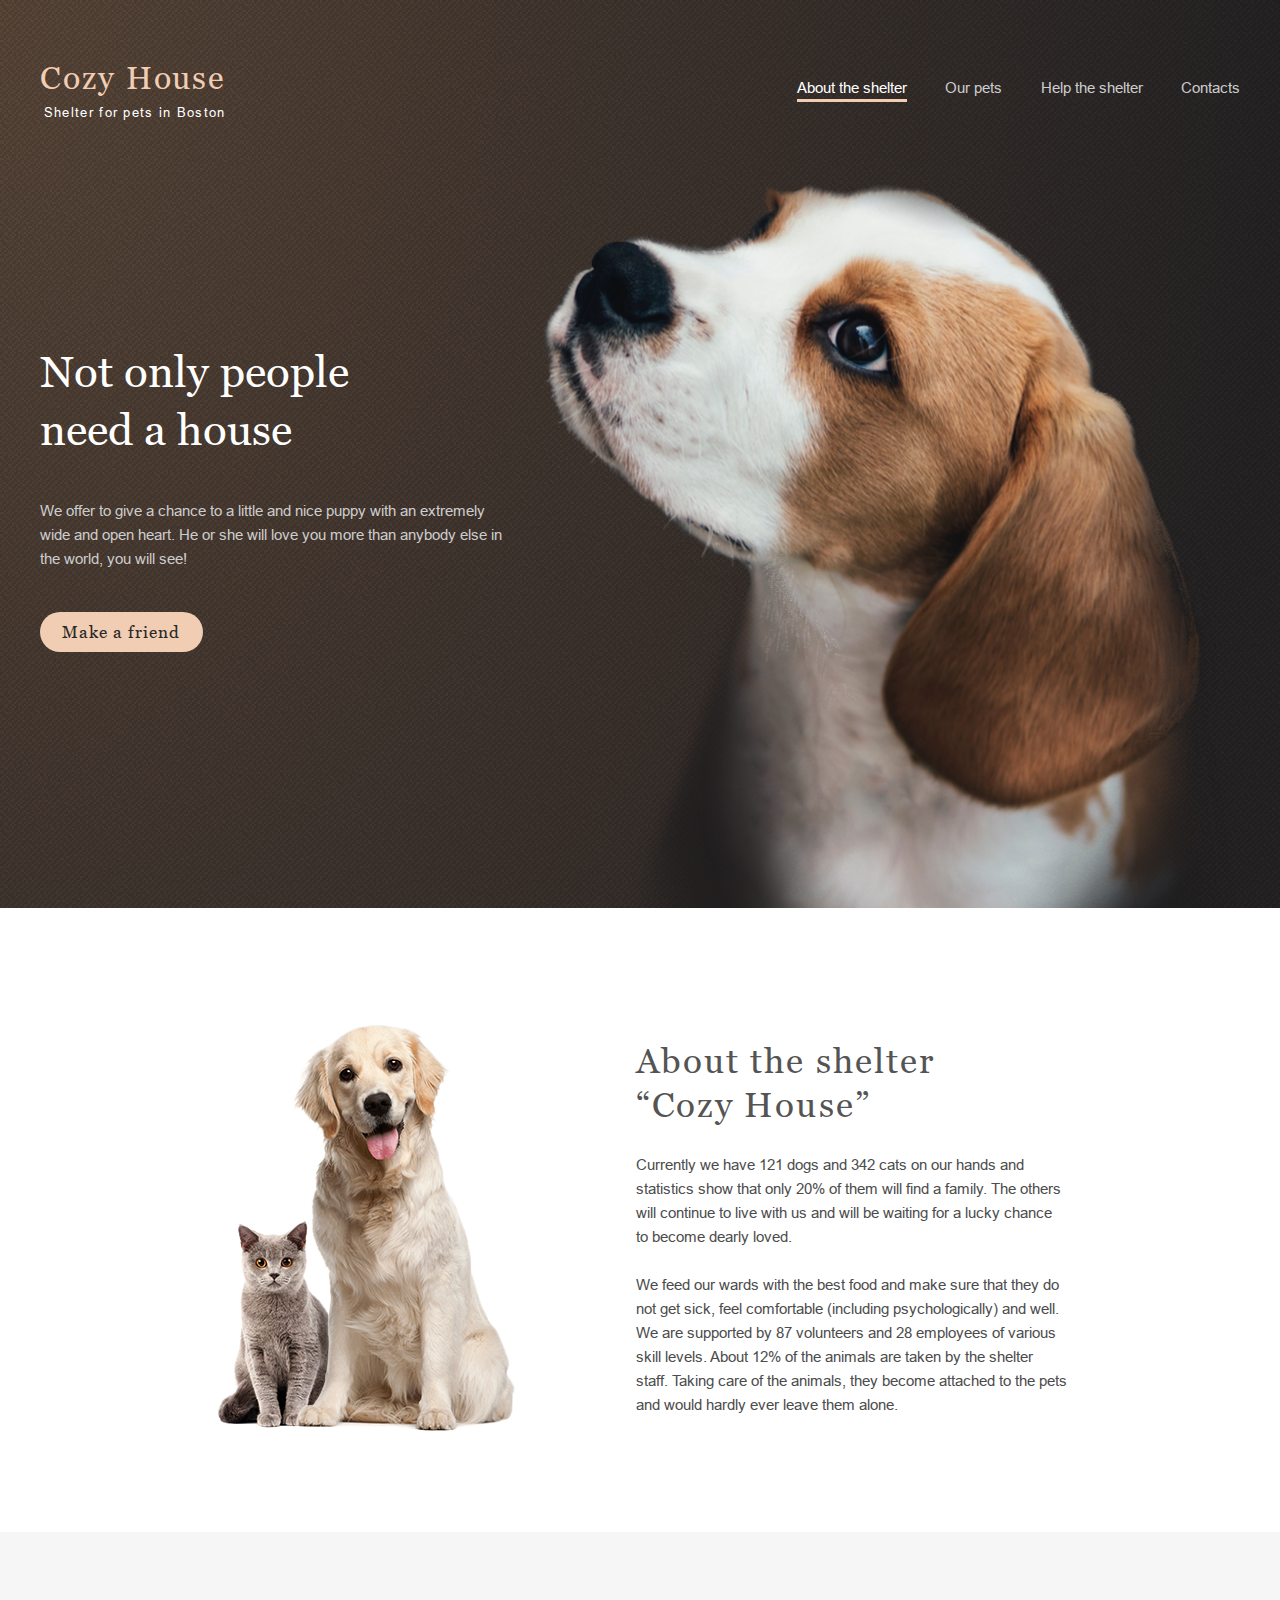
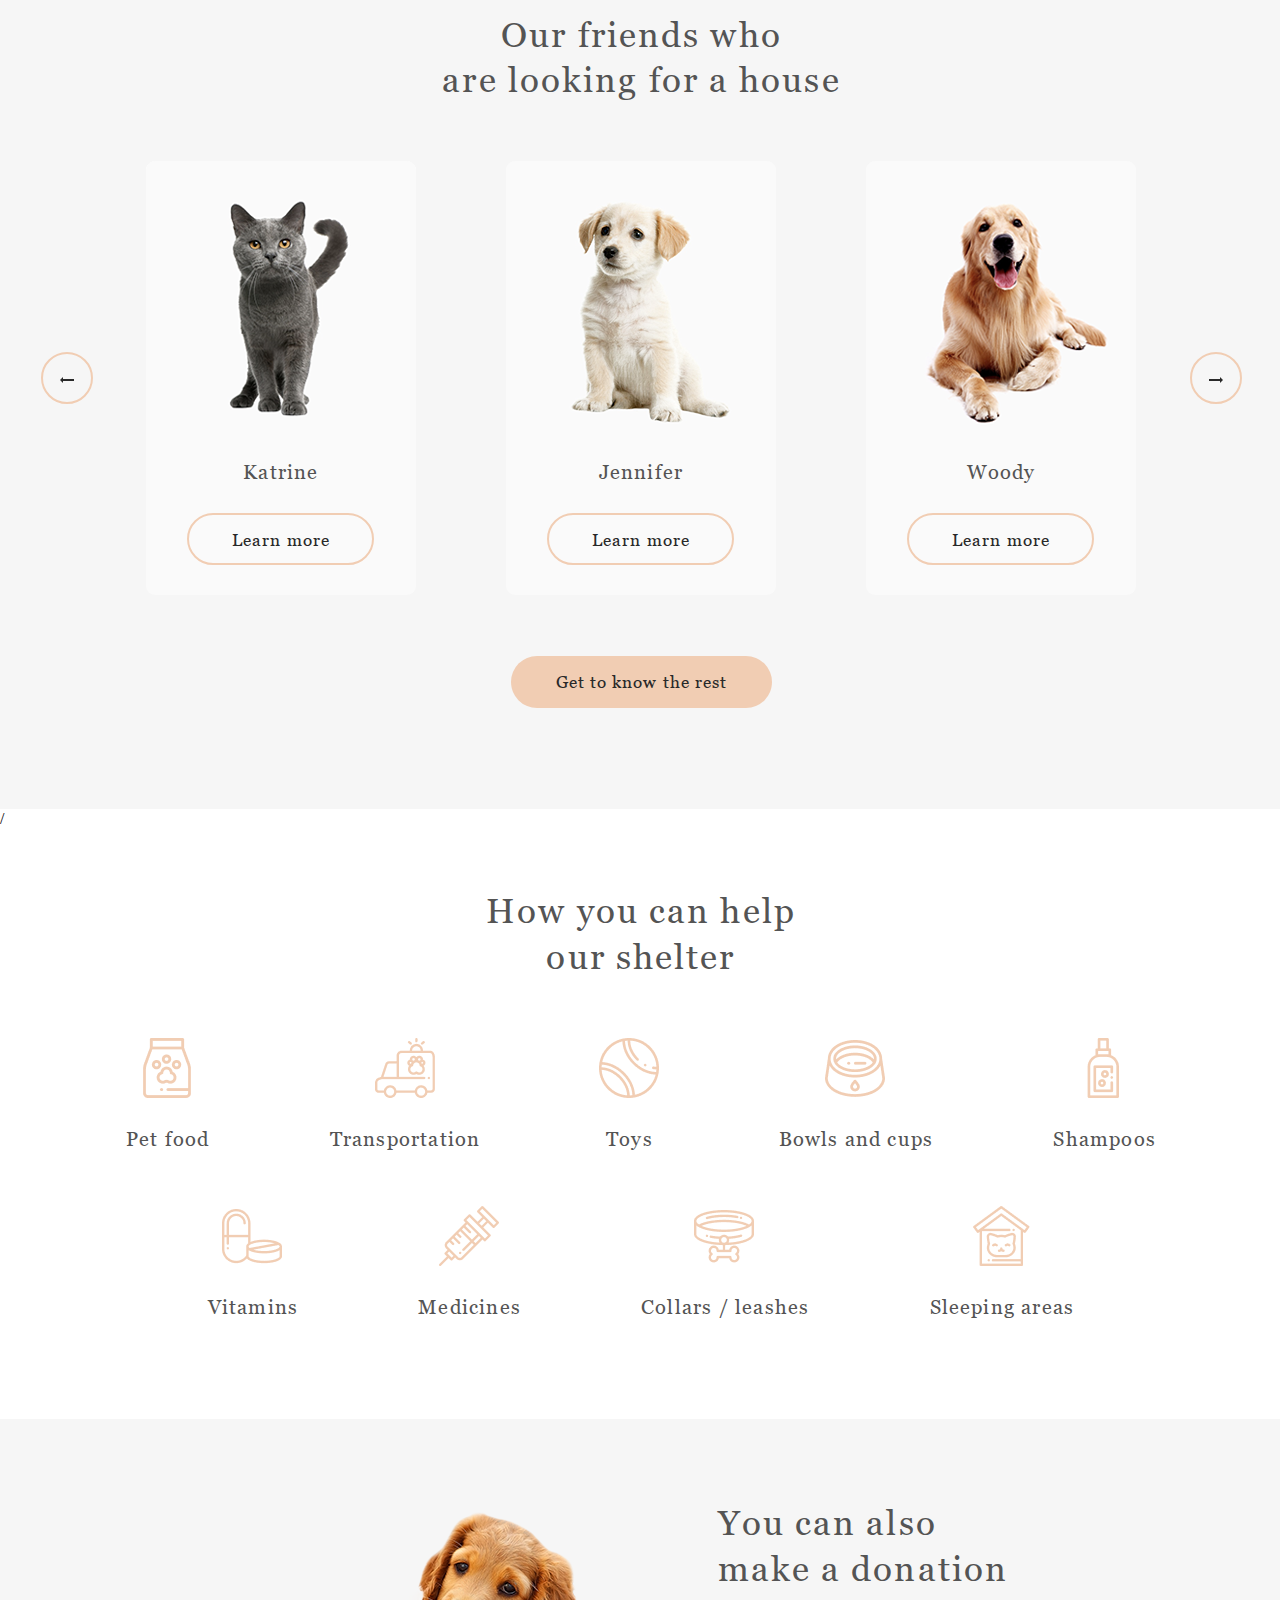
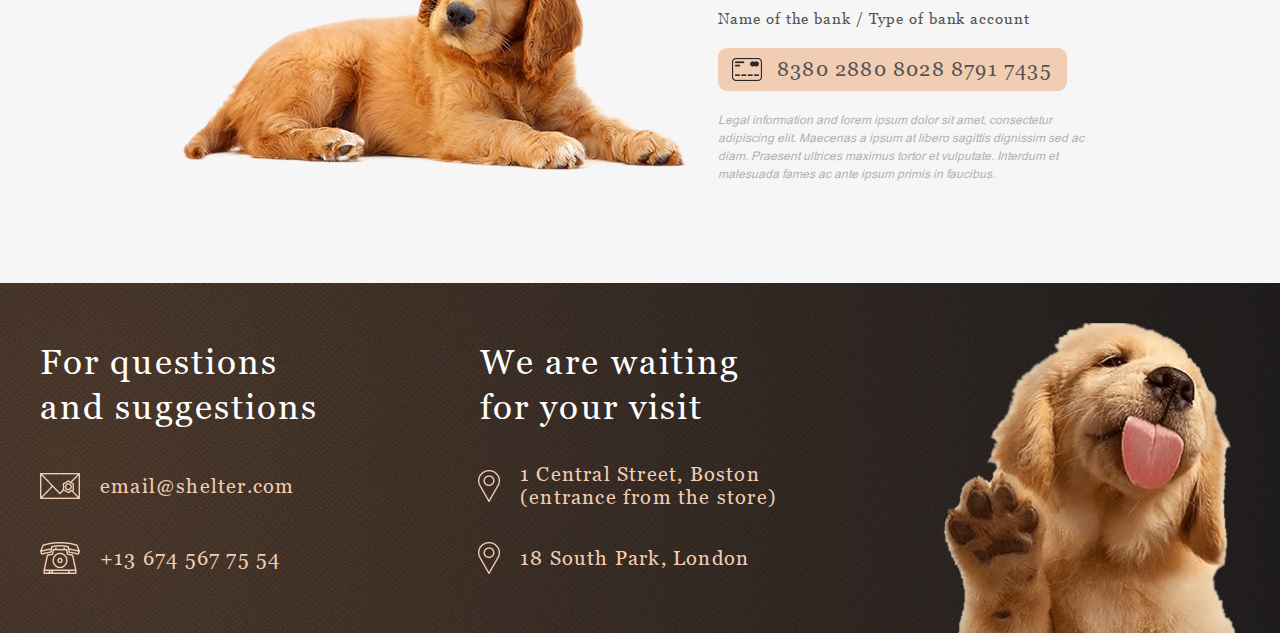
==== shelter/pages/main/index.html @ 1a13ef4b "fix: behavior of buttons" ====
<!DOCTYPE html>
<html lang="en">
<head>
    <meta charset="UTF-8">    
    <meta name="viewport" content="width=device-width, initial-scale=1.0">
    <title>Cozy House</title>
    <link rel="stylesheet" href="reset.css">
    <link rel="stylesheet" href="style.css">
</head>
<body>
    <article class="start-screen" id="start-screen">
        <header>
            <div class="logo" id="start-screen">
                <h1><a href="#start-screen">Cozy House</a></h1>
                <div class="subtitle">Shelter for pets in Boston</div>
            </div>
            <nav class="header-navigation">
                <ul>
                    <li><a href="#start-screen" class="active">About the shelter</a></li>
                    <li><a href="../pets/index.html">Our pets</a></li>
                    <li><a href="#help">Help the shelter</a></li>
                    <li><a href="#contacts">Contacts</a></li>
                </ul>
            </nav>
        </header>
        <section class="start-screen-content">
            <div>
                <h2>Not only people need a house</h2>
                <p>We offer to give a chance to a little and nice puppy with
                    an extremely wide and open heart. He or she will love you
                    more than anybody else in the world, you will see!</p>
                <button class="make-a-friend" ><a href="#our-pets">Make a friend</a></button>
            </div>
            <img src="../../assets/images/start-screen-puppy.png" alt="puppy" class="puppy">
        </section>
    </article>    
    <main>
        <article class="about">
            <div class="about-content">
                <img src="../../assets/images/about-pets.png" alt="about pets">
                <section class="about-the-scelter">
                    <h3>About the shelter “Cozy House”</h3>
                    <p>Currently we have 121 dogs and 342 cats on our hands and statistics 
                        show that only 20% of them will find a family. The
                    others will continue to live with us and will be waiting for a lucky 
                    chance to become dearly loved.</p>
                    <p>We feed our wards with the best food and make sure that they do not get 
                        sick, feel comfortable (including
                    psychologically) and well. We are supported by 87 volunteers and 28 employees 
                    of various skill levels. About 12% of the
                    animals are taken by the shelter staff. Taking care of the animals, they become 
                    attached to the pets and would hardly
                    ever leave them alone.</p>
                </section>
            </div>
        </article>
        <article class="pets" id="our-pets">
            <div class="pets-content">
                <h3>Our friends who <br>are looking for a house</h3>
                <div class="slider">
                    <button class="button_arrow"><img src="../../assets/icons/button_arrow_left.png" alt="arrow"></button>
                    <div class="cards">                    
                        <figure>
                            <img src="../../assets/images/pets/pets-katrine.png" alt="Katrine">
                            <figcaption>Katrine</figcaption>
                            <button class="button_secondary">Learn more</button>
                        </figure>
                        <figure>
                            <img src="../../assets/images/pets/pets-jennifer.png" alt="Jennifer">
                            <figcaption>Jennifer</figcaption>
                            <button class="button_secondary">Learn more</button>
                        </figure>
                        <figure>
                            <img src="../../assets/images/pets/pets-woody.png" alt="Woody">
                            <figcaption>Woody</figcaption>
                            <button class="button_secondary">Learn more</button>
                        </figure>
                    </div>
                    <button class="button_arrow"><img src="../../assets/icons/button_arrow_right.png" alt="arrow"></button>
                </div>  
                <button class="get-to-know" ><a href="../pets/index.html">Get to know the rest</a></button>
            </div>
        </article>/
        <article class="help" id="help">
            <div class="help-content">
                <h3>How you can help<br> our shelter</h3>
                <ul class="help_list">
                    <li>
                        <img src="../../assets/icons/icon-pet-food.png" alt="Pet food">
                        <p>Pet food</p>
                    </li>
                    <li>
                        <img src="../../assets/icons/icon-transportation.png" alt="Transportation">
                        <p>Transportation</p>
                    </li>
                    <li>
                        <img src="../../assets/icons/icon-toys.png" alt="Toys">
                        <p>Toys</p>
                    </li>
                    <li>
                        <img src="../../assets/icons/icon-bowls-and-cups.png" alt="Bowls and cups">
                        <p>Bowls and cups</p>
                    </li>
                    <li>
                        <img src="../../assets/icons/icon-shampoos.png" alt="Shampoos">
                        <p>Shampoos</p>
                    </li>
                    <li>
                        <img src="../../assets/icons/icon-vitamins.png" alt="Vitamins">
                        <p>Vitamins</p>
                    </li>
                    <li>
                        <img src="../../assets/icons/icon-medicines.png" alt="Medicines">
                        <p>Medicines</p>
                    </li>
                    <li>
                        <img src="../../assets/icons/icon-collars-leashes.png" alt="Collars / leashes">
                        <p>Collars / leashes</p>
                    </li>
                    <li>
                        <img src="../../assets/icons/icon-sleeping-area.png" alt="Sleeping areas">
                        <p>Sleeping areas</p>
                    </li>
                </ul>
            </div>            
        </article>
        <article class="donation">
            <div class="donation-content">
                <img class="donation-dog" src="../../assets/images/donation-dog.png" alt="dog">
                <section class="make-donation">
                    <h3>You can also make a donation</h3>
                    <p>Name of the bank / Type of bank account</p>                    
                        <div>
                            <a href="#no_scroll">
                                <img src="../../assets/icons/credit-card.png" alt="kard">
                                <p>8380 2880 8028 8791 7435</p>
                            </a>                                                                   
                        </div>
                    <p class="make-donation-info">Legal information and lorem ipsum dolor sit amet, consectetur 
                        adipiscing elit. Maecenas a ipsum at libero sagittis
                    dignissim sed ac diam. Praesent ultrices maximus tortor et vulputate. 
                    Interdum et malesuada fames ac ante ipsum primis
                    in faucibus.</p>
                </section>
            </div>
        </article>
    </main>
    <footer>
        <div class="footer-content" id="contacts">
            <section class="contacts">
                <h3>For questions and suggestions</h3>
                <div><a href="mailto:insertemailhere@xyz.com" class="mail">
                    <img src="../../assets/icons/icon-email.png" alt="email">
                    <p>email@shelter.com</p>
                    </a>
                </div>
                <div><a href="tel: +136745677554" class="phone">
                        <img src="../../assets/icons/icon-phone.png" alt="phone">
                        <p>+13 674 567 75 54</p>
                    </a>
                </div>
            </section>
            <section class="location">
                <h3>We are waiting for your visit</h3>
                <div><a href="https://www.google.com/maps/place/1+Central+St,
                    +Boston,+MA+02109,+%D0%A1%D0%A8%D0%90/@42.3585519,-71.056915,
                    17z/data=!3m1!4b1!4m5!3m4!1s0x89e370868bc2ce7b:0x82fa7db94f5fea9e!8m2!3d42.
                    3585519!4d-71.0547263" class="boston" target="_blank">
                        <img src="../../assets/icons/icon-marker.png" alt="boston">
                        <p>1 Central Street, Boston (entrance from the store)</p>
                    </a>
                </div>
                <div><a href="https://www.google.com/maps/place/South+Park+Court,+18+S+Park+Rd,
                    +London+SW19+8TD,+%D0%92%D0%B5%D0%BB%D0%B8%D0%BA%D0%BE%D0%B1%D1%80%D0%B8%D1
                    %82%D0%B0%D0%BD%D0%B8%D1%8F/@51.4202685,-0.2023686,17z/data=!3m1!4b1!4m5!
                    3m4!1s0x487608baa7401b31:0x18e66d9fcd2f7d77!8m2!3d51.4202685!4d-0.2001799" 
                    class="london" target="_blank">
                        <img src="../../assets/icons/icon-marker.png" alt="phone">
                        <p>18 South Park, London</p>
                    </a>
                </div>
            </section>
            <img src="../../assets/images/footer-puppy.png" alt="footer-puppy">
        </div>       
    </footer>    
</body>
</html>
---- shelter/pages/main/style.css ----
@font-face {
  font-family: Arial;
  src: url(../../assets/fonts/arial.woff), format("woff");
  font-style: normal;
}
@font-face {
  font-family: Georgia;
  src: url(../../assets/fonts/georgia.woff), format("woff");
  font-style: normal;
}
html {
  height: 100%;
}

body {
  width: 1280px;
  margin: 0 auto;
  height: 100%;
}

.start-screen {
  height: 56.75em;
  background: url(../../assets/images/noise_transparent@2x.png), radial-gradient(100% 215.42% at 0% 0%, #5b483a 0%, #262425 100%), linear-gradient(0deg, #211f20, #211f20);
}

header {
  height: 3.76em;
  display: flex;
  padding-top: 3.66em;
  margin: 0 auto;
  width: 1200px;
}

.logo {
  padding-right: 47.6%;
  padding-top: 2px;
  white-space: nowrap;
}

h1 a {
  color: #f1cdb3;
  font: 400 32px "Georgia";
  line-height: 110%;
  letter-spacing: 0.06em;
  text-decoration: none;
}
h1 a:hover {
  color: white;
}

.subtitle {
  color: white;
  font: 400 13px "Arial";
  line-height: 15px;
  letter-spacing: 0.1em;
  padding: 0.7em 0 0px 0.3em;
}

nav.header-navigation {
  width: 27.7em;
  padding-top: 1.8%;
}
nav.header-navigation ul {
  display: flex;
  list-style-type: none;
  justify-content: space-between;
  font: 400 15px "Arial";
  line-height: 1;
  letter-spacing: 1;
}
nav.header-navigation a {
  color: #cdcdcd;
  text-decoration: none;
}
nav.header-navigation a:hover {
  color: #fafafa;
}
nav.header-navigation a.active {
  color: white;
  border-bottom: 3px #f1cdb3 solid;
  padding-bottom: 3px;
}

.start-screen-content {
  display: flex;
  width: 1200px;
  padding-top: 4em;
  margin: 0 auto;
  width: 1200px;
}
.start-screen-content div {
  width: 29em;
  padding-top: 10.1em;
}
.start-screen-content div h2 {
  font: 400 44px "Georgia";
  line-height: 130%;
  letter-spacing: 1;
  color: white;
  width: 310px;
}
.start-screen-content div p {
  font: 400 15px "Arial";
  line-height: 160%;
  letter-spacing: 1;
  color: #cdcdcd;
  align-items: center;
  margin: 2.7em 0 2.75em;
}
.start-screen-content div button {
  color: #292929;
  align-items: center;
  border-radius: 100px;
  background-color: #f1cdb3;
  width: 12.2em;
  height: 2.98em;
  border: none;
}
.start-screen-content div button a {
  font: 400 17px "Georgia";
  line-height: 130%;
  letter-spacing: 0.06em;
  text-decoration: none;
  color: #292929;
}
.start-screen-content div button:hover {
  background-color: #fddcc4;
  cursor: pointer;
}
.start-screen-content img {
  width: 58%;
  padding-left: 2.9vw;
  margin-top: -1px;
}

.about {
  height: 31.8em;
}

.about-content {
  height: 25.5em;
  margin: 0 auto;
  width: 1200px;
  margin-top: 12.85vh;
  display: flex;
  width: 53.21em;
  padding-left: 3px;
}

.about-the-scelter {
  margin-left: 7.49em;
}
.about-the-scelter h3 {
  padding-top: 0.43em;
  color: #545454;
  font: 400 35px "Georgia";
  line-height: 130%;
  letter-spacing: 0.06em;
  width: 10em;
  line-height: 1.28;
}
.about-the-scelter p {
  color: #4c4c4c;
  font: 400 15px "Arial";
  line-height: 160%;
  letter-spacing: 1;
  padding-top: 1.63em;
}

.pets {
  height: 54.8em;
  background-color: #f6f6f6;
}

.pets-content {
  margin: 0 auto;
  width: 1200px;
  text-align: center;
  padding-left: 3px;
}
.pets-content h3 {
  font: 400 35px "Georgia";
  line-height: 130%;
  letter-spacing: 0.06em;
  color: #545454;
  width: 30rem;
  margin: 0 auto;
  padding: 2.295em 0 1.67em;
  line-height: 1.28;
}

.slider {
  display: flex;
  height: 435px;
  justify-content: space-between;
  align-items: center;
  margin: 0 auto;
  width: 1200px;
}

.button_arrow {
  width: 52px;
  height: 52px;
  border: 2px solid #f1cdb3;
  box-sizing: border-box;
  border-radius: 100px;
  background-color: #f6f6f6;
  margin-left: -1px;
}
.button_arrow:hover {
  background-color: #fddcc4;
  border: none;
  cursor: pointer;
}

.cards {
  display: flex;
  justify-content: space-between;
  width: 988px;
}
.cards figure {
  list-style-type: none;
  background-color: #fafafa;
  border-radius: 9px;
  margin-left: -2px;
  width: 270px;
}
.cards figure:hover {
  background-color: white;
  box-shadow: 0px 2px 35px 14px rgba(13, 13, 13, 0.04);
  cursor: pointer;
}
.cards figure:hover button {
  background-color: #fddcc4;
  border: none;
  cursor: pointer;
}
.cards figure figcaption {
  color: #545454;
  margin: 26px 0px 29px 1px;
  font: 400 20px "Georgia";
  line-height: 23px;
  letter-spacing: 0.06em;
}
.cards figure img {
  border-radius: 9px 9px 0px 0px;
}
.cards figure .button_secondary {
  color: #292929;
  align-items: center;
  border-radius: 100px;
  background-color: #fafafa;
  border: 2px solid #f1cdb3;
  width: 187px;
  height: 52px;
  font: 400 17px "Georgia";
  line-height: 130%;
  letter-spacing: 0.06em;
  background-color: #fafafa;
  margin-bottom: 30px;
  margin-left: -1px;
  padding: 1px 0 0 2px;
}

.get-to-know {
  margin-top: 3.53em;
  color: #292929;
  align-items: center;
  border-radius: 100px;
  background-color: #f1cdb3;
  font: 400 17px "Georgia";
  line-height: 130%;
  letter-spacing: 0.06em;
  width: 15.4em;
  height: 3.1em;
  border: none;
  padding-top: 1px;
}
.get-to-know a {
  color: #292929;
  text-decoration: none;
}
.get-to-know:hover {
  background-color: #fddcc4;
  cursor: pointer;
}

.help-content {
  margin: 0 auto;
  width: 1200px;
}

.help {
  height: 591px;
  background-color: white;
  text-align: center;
}
.help h3 {
  font: 400 2.19em "Georgia";
  line-height: 130%;
  letter-spacing: 0.06em;
  padding: 1.73em 0 1.65em 2px;
  color: #545454;
}

.help_list {
  display: flex;
  list-style-type: none;
  flex-wrap: wrap;
  gap: 55px 118px;
  justify-content: center;
}
.help_list li {
  height: 113px;
  font: 400 20px "Georgia";
  line-height: 115%;
  letter-spacing: 0.06em;
  color: #545454;
}
.help_list li img {
  padding-bottom: 25px;
}
.help_list li p {
  padding-left: 2px;
}

.donation {
  height: 464px;
  background-color: #f6f6f6;
}

.donation-content {
  width: 915px;
  margin: 0 auto;
  padding: 5.1em 0 100px;
  display: flex;
  color: #545454;
  justify-content: space-between;
}
.donation-content .donation-dog {
  height: 100%;
  padding-top: 10px;
}

.make-donation {
  width: 380px;
}
.make-donation h3 {
  width: 300px;
  font: 400 2.19em "Georgia";
  line-height: 130%;
  letter-spacing: 0.06em;
  padding-bottom: 19px;
}
.make-donation p {
  font: 400 15px "Georgia";
  line-height: 110%;
  letter-spacing: 0.06em;
}
.make-donation div a {
  width: 349px;
  height: 43px;
  background: #f1cdb3;
  border-radius: 9px;
  display: flex;
  justify-content: space-evenly;
  align-items: center;
  color: #545454;
  text-decoration: none;
  margin: 20px 0;
}
.make-donation div a:hover {
  background: #fddcc4;
  box-shadow: 0px 4px 16px 9px rgba(255, 255, 255, 0.15);
}
.make-donation div img {
  width: 30px;
  height: 23px;
}
.make-donation div p {
  font: 400 20px "Georgia";
  line-height: 115%;
  letter-spacing: 0.06em;
}
.make-donation .make-donation-info {
  font: 400 12px "Arial";
  line-height: 150%;
  letter-spacing: 0;
  color: #b2b2b2;
  font-style: italic;
}

footer {
  background: url(../../assets/images/noise_transparent@2x.png), radial-gradient(110.67% 538.64% at 5.73% 50%, #513d2f 0%, #1a1a1c 100%), #211f20;
  height: 350px;
  padding-top: 40px;
  box-sizing: border-box;
}

.footer-content {
  display: flex;
  margin: 0 auto;
  width: 1200px;
  height: 310px;
  justify-content: space-between;
}

.contacts,
.location {
  width: 279px;
}
.contacts h3,
.location h3 {
  font: 400 35px "Georgia";
  line-height: 130%;
  letter-spacing: 0.06em;
  color: white;
  padding-top: 17px;
  line-height: 1.28;
}
.contacts a,
.location a {
  font: 400 20px "Georgia";
  line-height: 115%;
  letter-spacing: 0.06em;
  color: #f1cdb3;
  display: flex;
  padding-top: 40px;
  width: 251px;
  height: 32px;
  align-items: center;
  text-decoration: none;
}
.contacts .boston,
.contacts .london,
.location .boston,
.location .london {
  width: 305px;
}
.contacts img,
.location img {
  margin-right: 20px;
}

.location {
  margin-left: -20px;
}
.location div {
  margin-left: -2px;
}

/*# sourceMappingURL=style.css.map */
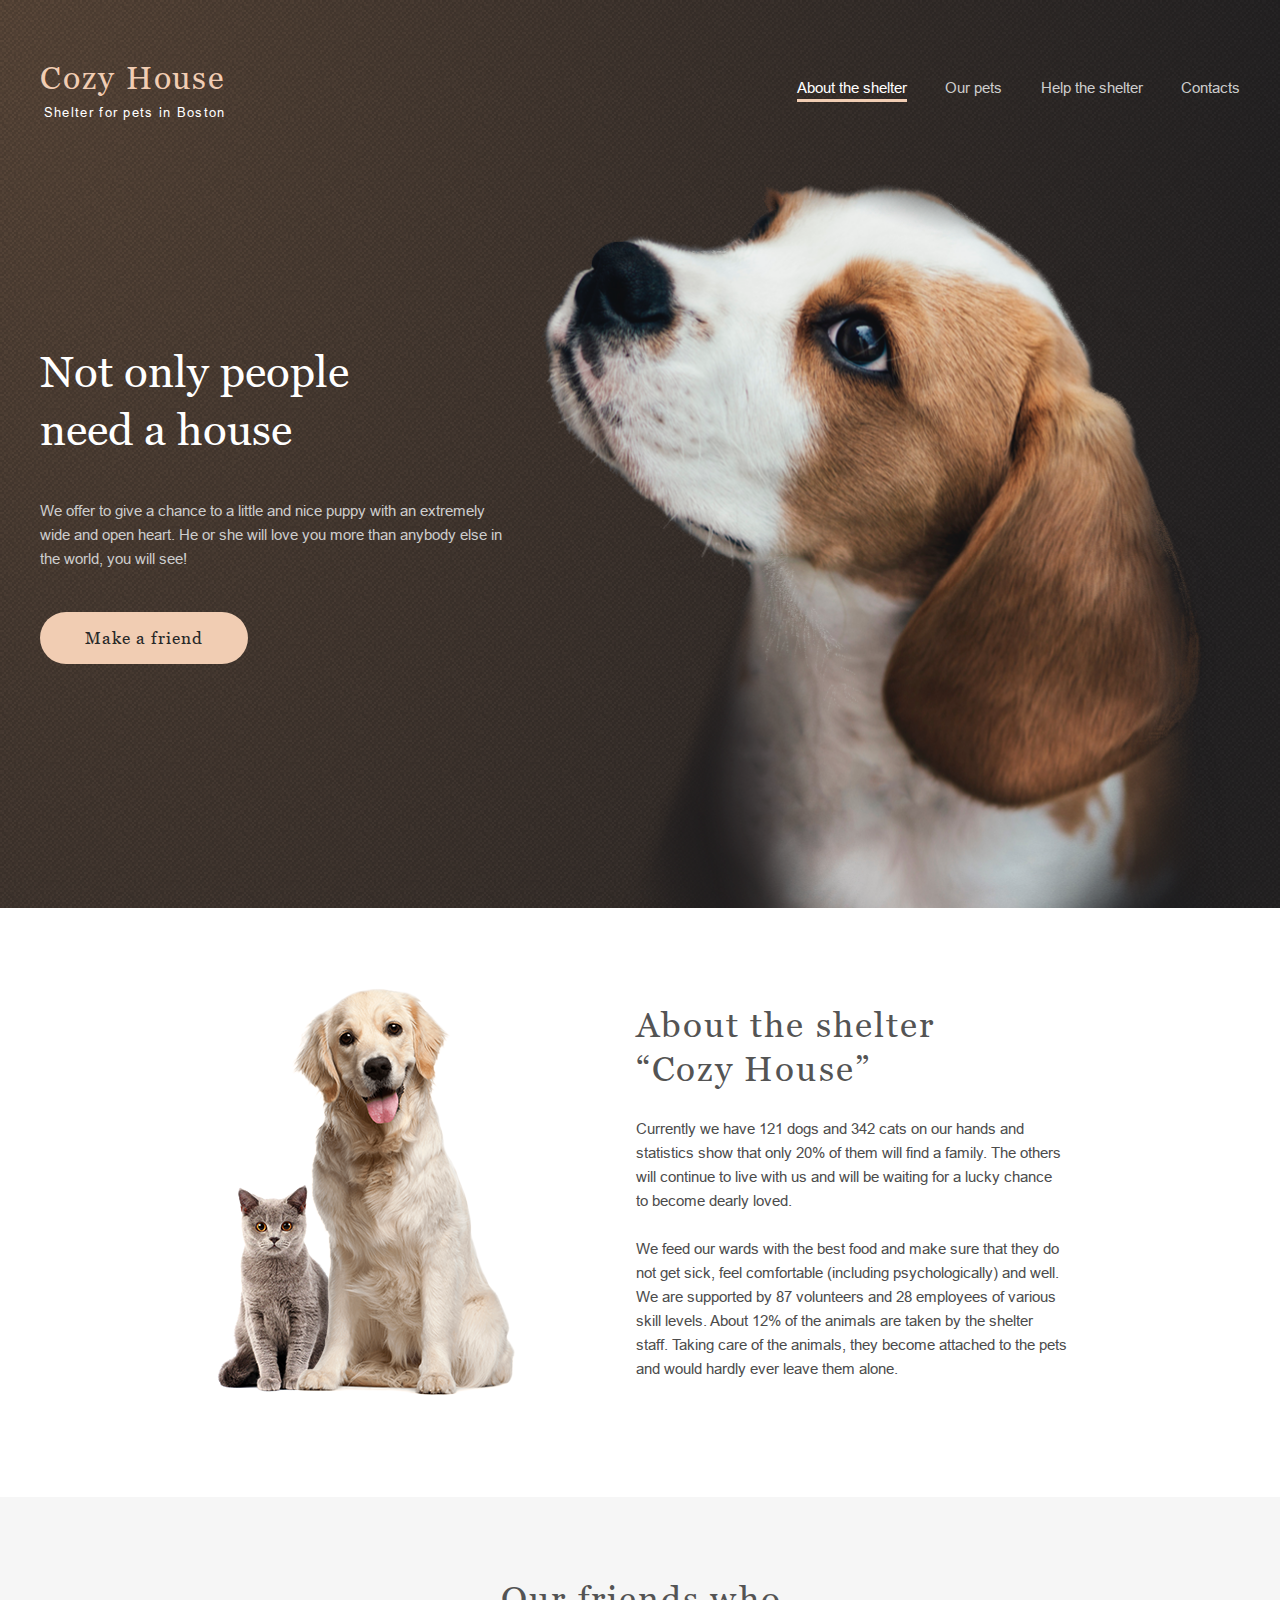
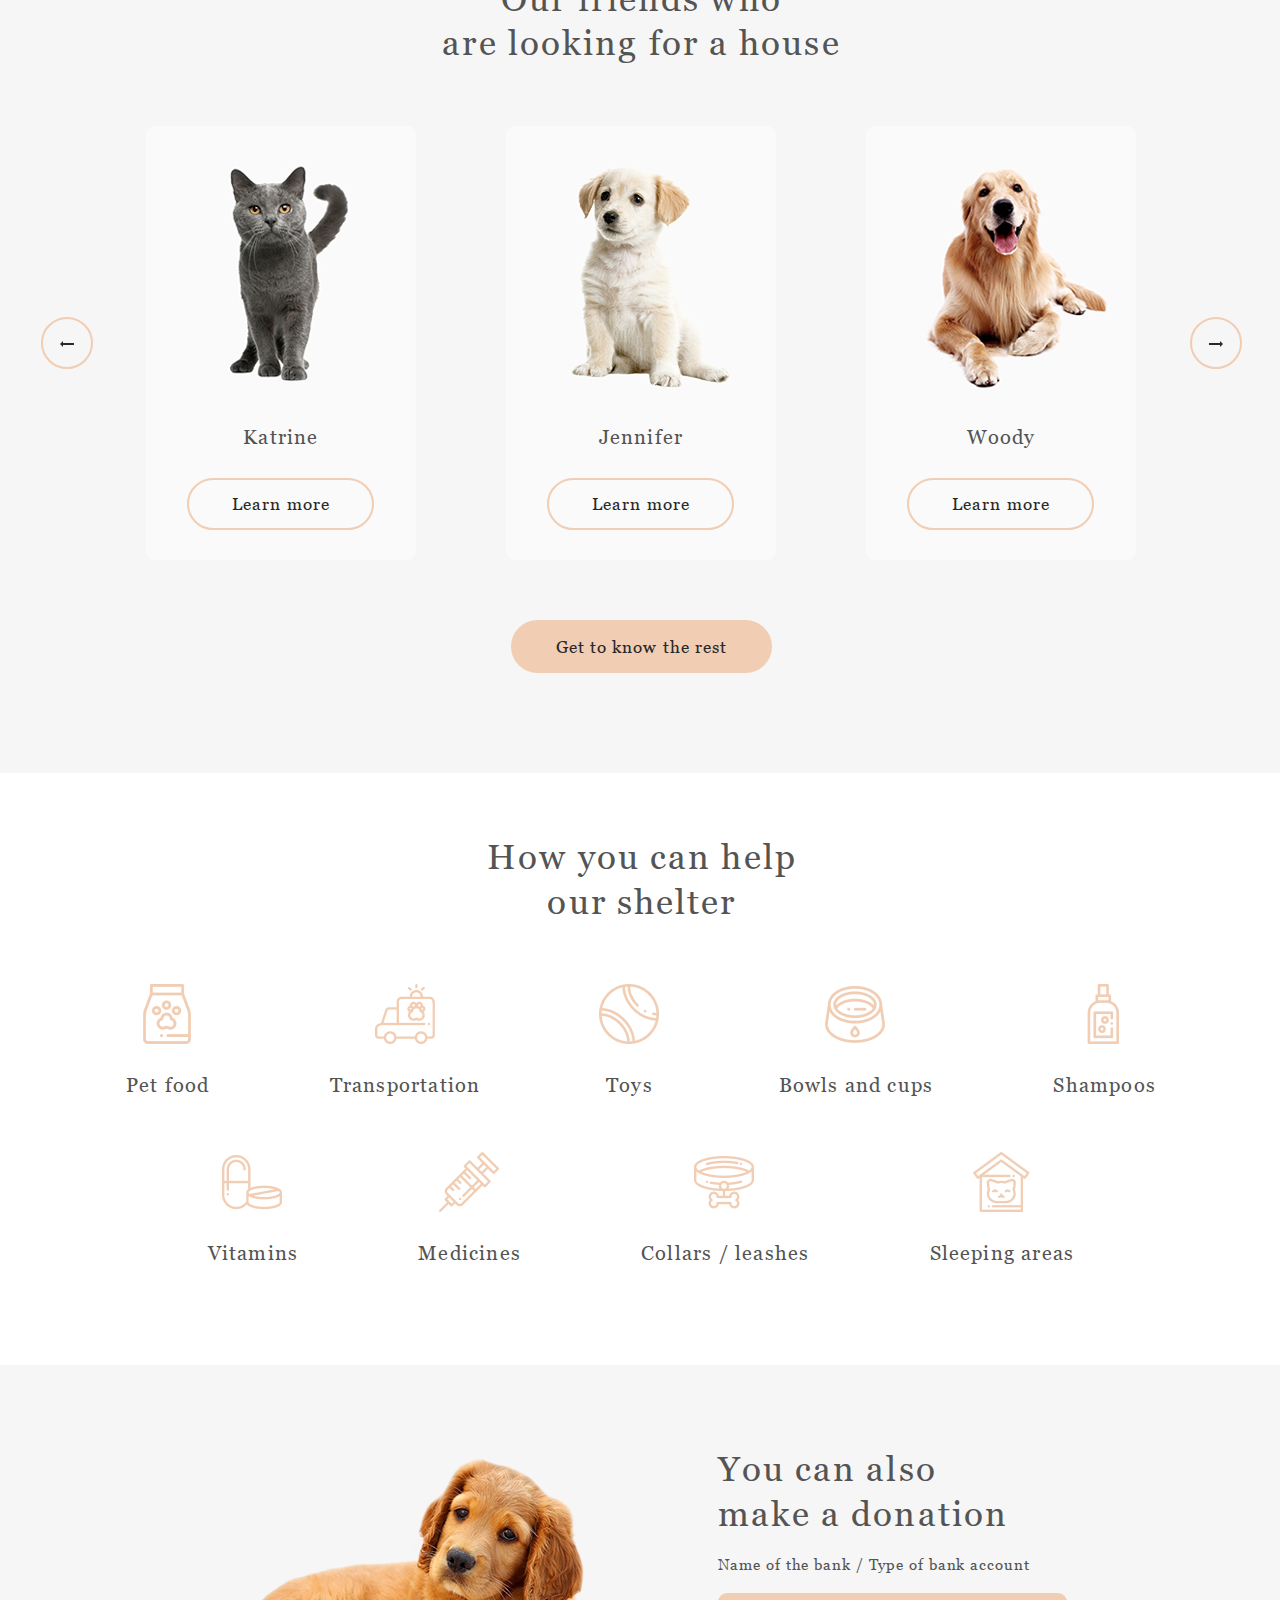
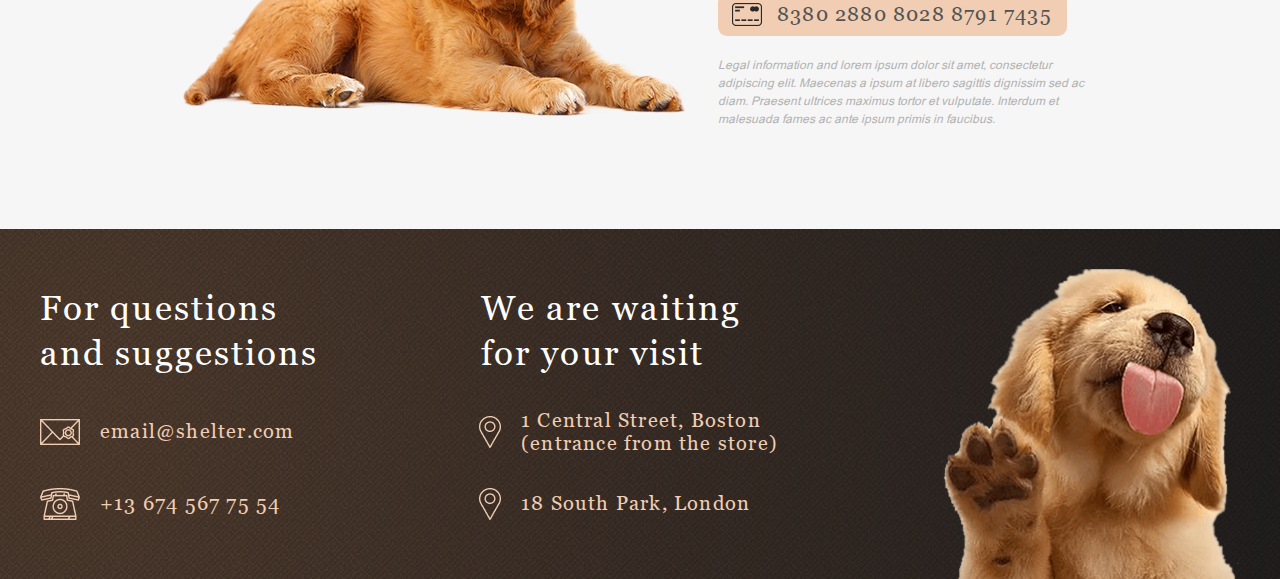
==== commit ac64455b: "feat: add responsive sizes for main page" ====
--- a/shelter/pages/main/index.html
+++ b/shelter/pages/main/index.html
@@ -15,6 +15,11 @@
                 <div class="subtitle">Shelter for pets in Boston</div>
             </div>
             <nav class="header-navigation">
+                <div class="burger">
+                    <div class="line"></div>
+                    <div class="line"></div>
+                    <div class="line"></div>
+                </div> 
                 <ul>
                     <li><a href="#start-screen" class="active">About the shelter</a></li>
                     <li><a href="../pets/index.html">Our pets</a></li>
@@ -24,11 +29,13 @@
             </nav>
         </header>
         <section class="start-screen-content">
-            <div>
-                <h2>Not only people need a house</h2>
-                <p>We offer to give a chance to a little and nice puppy with
-                    an extremely wide and open heart. He or she will love you
-                    more than anybody else in the world, you will see!</p>
+            <div class="start-screen-content-box">
+                <div class="start-screen-content-w768">
+                    <h2>Not only people need a house</h2>
+                    <p>We offer to give a chance to a little and nice puppy with
+                        an extremely wide and open heart. He or she will love you
+                        more than anybody else in the world, you will see!</p>
+                </div>                
                 <button class="make-a-friend" ><a href="#our-pets">Make a friend</a></button>
             </div>
             <img src="../../assets/images/start-screen-puppy.png" alt="puppy" class="puppy">
@@ -58,14 +65,14 @@
             <div class="pets-content">
                 <h3>Our friends who <br>are looking for a house</h3>
                 <div class="slider">
-                    <button class="button_arrow"><img src="../../assets/icons/button_arrow_left.png" alt="arrow"></button>
+                    <button class="button_arrow left"><img src="../../assets/icons/button_arrow_left.png" alt="arrow"></button>
                     <div class="cards">                    
                         <figure>
                             <img src="../../assets/images/pets/pets-katrine.png" alt="Katrine">
                             <figcaption>Katrine</figcaption>
                             <button class="button_secondary">Learn more</button>
                         </figure>
-                        <figure>
+                        <figure class="disable-card">
                             <img src="../../assets/images/pets/pets-jennifer.png" alt="Jennifer">
                             <figcaption>Jennifer</figcaption>
                             <button class="button_secondary">Learn more</button>
@@ -76,11 +83,11 @@
                             <button class="button_secondary">Learn more</button>
                         </figure>
                     </div>
-                    <button class="button_arrow"><img src="../../assets/icons/button_arrow_right.png" alt="arrow"></button>
+                    <button class="button_arrow right"><img src="../../assets/icons/button_arrow_right.png" alt="arrow"></button>
                 </div>  
                 <button class="get-to-know" ><a href="../pets/index.html">Get to know the rest</a></button>
             </div>
-        </article>/
+        </article>
         <article class="help" id="help">
             <div class="help-content">
                 <h3>How you can help<br> our shelter</h3>
@@ -147,40 +154,42 @@
     </main>
     <footer>
         <div class="footer-content" id="contacts">
-            <section class="contacts">
-                <h3>For questions and suggestions</h3>
-                <div><a href="mailto:insertemailhere@xyz.com" class="mail">
-                    <img src="../../assets/icons/icon-email.png" alt="email">
-                    <p>email@shelter.com</p>
-                    </a>
-                </div>
-                <div><a href="tel: +136745677554" class="phone">
-                        <img src="../../assets/icons/icon-phone.png" alt="phone">
-                        <p>+13 674 567 75 54</p>
-                    </a>
-                </div>
-            </section>
-            <section class="location">
-                <h3>We are waiting for your visit</h3>
-                <div><a href="https://www.google.com/maps/place/1+Central+St,
-                    +Boston,+MA+02109,+%D0%A1%D0%A8%D0%90/@42.3585519,-71.056915,
-                    17z/data=!3m1!4b1!4m5!3m4!1s0x89e370868bc2ce7b:0x82fa7db94f5fea9e!8m2!3d42.
-                    3585519!4d-71.0547263" class="boston" target="_blank">
-                        <img src="../../assets/icons/icon-marker.png" alt="boston">
-                        <p>1 Central Street, Boston (entrance from the store)</p>
-                    </a>
-                </div>
-                <div><a href="https://www.google.com/maps/place/South+Park+Court,+18+S+Park+Rd,
-                    +London+SW19+8TD,+%D0%92%D0%B5%D0%BB%D0%B8%D0%BA%D0%BE%D0%B1%D1%80%D0%B8%D1
-                    %82%D0%B0%D0%BD%D0%B8%D1%8F/@51.4202685,-0.2023686,17z/data=!3m1!4b1!4m5!
-                    3m4!1s0x487608baa7401b31:0x18e66d9fcd2f7d77!8m2!3d51.4202685!4d-0.2001799" 
-                    class="london" target="_blank">
-                        <img src="../../assets/icons/icon-marker.png" alt="phone">
-                        <p>18 South Park, London</p>
-                    </a>
-                </div>
-            </section>
-            <img src="../../assets/images/footer-puppy.png" alt="footer-puppy">
+            <div class="footer-content-info">
+                <section class="contacts">
+                    <h3>For questions and suggestions</h3>
+                    <div><a href="mailto:insertemailhere@xyz.com" class="mail">
+                            <img src="../../assets/icons/icon-email.png" alt="email">
+                            <p>email@shelter.com</p>
+                        </a>
+                    </div>
+                    <div><a href="tel: +136745677554" class="phone">
+                            <img src="../../assets/icons/icon-phone.png" alt="phone">
+                            <p>+13 674 567 75 54</p>
+                        </a>
+                    </div>
+                </section>
+                <section class="location">
+                    <h3>We are waiting for your visit</h3>
+                    <div><a href="https://www.google.com/maps/place/1+Central+St,
+                                    +Boston,+MA+02109,+%D0%A1%D0%A8%D0%90/@42.3585519,-71.056915,
+                                    17z/data=!3m1!4b1!4m5!3m4!1s0x89e370868bc2ce7b:0x82fa7db94f5fea9e!8m2!3d42.
+                                    3585519!4d-71.0547263" class="boston" target="_blank">
+                            <img src="../../assets/icons/icon-marker.png" alt="boston">
+                            <p>1 Central Street, Boston (entrance from the store)</p>
+                        </a>
+                    </div>
+                    <div><a href="https://www.google.com/maps/place/South+Park+Court,+18+S+Park+Rd,
+                                    +London+SW19+8TD,+%D0%92%D0%B5%D0%BB%D0%B8%D0%BA%D0%BE%D0%B1%D1%80%D0%B8%D1
+                                    %82%D0%B0%D0%BD%D0%B8%D1%8F/@51.4202685,-0.2023686,17z/data=!3m1!4b1!4m5!
+                                    3m4!1s0x487608baa7401b31:0x18e66d9fcd2f7d77!8m2!3d51.4202685!4d-0.2001799" class="london"
+                            target="_blank">
+                            <img src="../../assets/icons/icon-marker.png" alt="phone">
+                            <p>18 South Park, London</p>
+                        </a>
+                    </div>
+                </section>
+            </div>            
+            <img class="footer-dog" src="../../assets/images/footer-puppy.png" alt="footer-puppy">
         </div>       
     </footer>    
 </body>
--- a/shelter/pages/main/style.css
+++ b/shelter/pages/main/style.css
@@ -8,18 +8,12 @@
   src: url(../../assets/fonts/georgia.woff), format("woff");
   font-style: normal;
 }
-html {
-  height: 100%;
-}
-
 body {
   width: 1280px;
   margin: 0 auto;
-  height: 100%;
 }
 
 .start-screen {
-  height: 56.75em;
   background: url(../../assets/images/noise_transparent@2x.png), radial-gradient(100% 215.42% at 0% 0%, #5b483a 0%, #262425 100%), linear-gradient(0deg, #211f20, #211f20);
 }
 
@@ -29,6 +23,9 @@
   padding-top: 3.66em;
   margin: 0 auto;
   width: 1200px;
+}
+header .burger {
+  display: none;
 }
 
 .logo {
@@ -112,8 +109,8 @@
   align-items: center;
   border-radius: 100px;
   background-color: #f1cdb3;
-  width: 12.2em;
-  height: 2.98em;
+  width: 15.6em;
+  height: 3.9em;
   border: none;
 }
 .start-screen-content div button a {
@@ -126,6 +123,9 @@
 .start-screen-content div button:hover {
   background-color: #fddcc4;
   cursor: pointer;
+}
+.start-screen-content .start-screen-content-w768 {
+  padding: 0;
 }
 .start-screen-content img {
   width: 58%;
@@ -133,18 +133,13 @@
   margin-top: -1px;
 }
 
-.about {
-  height: 31.8em;
-}
-
 .about-content {
-  height: 25.5em;
   margin: 0 auto;
   width: 1200px;
-  margin-top: 12.85vh;
   display: flex;
   width: 53.21em;
   padding-left: 3px;
+  margin: 5em auto 101px;
 }
 
 .about-the-scelter {
@@ -168,7 +163,6 @@
 }
 
 .pets {
-  height: 54.8em;
   background-color: #f6f6f6;
 }
 
@@ -185,7 +179,7 @@
   color: #545454;
   width: 30rem;
   margin: 0 auto;
-  padding: 2.295em 0 1.67em;
+  padding: 80px 0 59px;
   line-height: 1.28;
 }
 
@@ -263,7 +257,7 @@
 }
 
 .get-to-know {
-  margin-top: 3.53em;
+  margin: 3.53em 0 100px;
   color: #292929;
   align-items: center;
   border-radius: 100px;
@@ -291,7 +285,6 @@
 }
 
 .help {
-  height: 591px;
   background-color: white;
   text-align: center;
 }
@@ -299,7 +292,7 @@
   font: 400 2.19em "Georgia";
   line-height: 130%;
   letter-spacing: 0.06em;
-  padding: 1.73em 0 1.65em 2px;
+  padding: 62px 0 58px 4px;
   color: #545454;
 }
 
@@ -309,6 +302,7 @@
   flex-wrap: wrap;
   gap: 55px 118px;
   justify-content: center;
+  margin-bottom: 100px;
 }
 .help_list li {
   height: 113px;
@@ -325,14 +319,13 @@
 }
 
 .donation {
-  height: 464px;
   background-color: #f6f6f6;
 }
 
 .donation-content {
   width: 915px;
   margin: 0 auto;
-  padding: 5.1em 0 100px;
+  padding: 5.1em 0 101px;
   display: flex;
   color: #545454;
   justify-content: space-between;
@@ -392,7 +385,6 @@
 
 footer {
   background: url(../../assets/images/noise_transparent@2x.png), radial-gradient(110.67% 538.64% at 5.73% 50%, #513d2f 0%, #1a1a1c 100%), #211f20;
-  height: 350px;
   padding-top: 40px;
   box-sizing: border-box;
 }
@@ -401,7 +393,12 @@
   display: flex;
   margin: 0 auto;
   width: 1200px;
-  height: 310px;
+  justify-content: space-between;
+}
+
+.footer-content-info {
+  width: 60%;
+  display: flex;
   justify-content: space-between;
 }
 
@@ -449,4 +446,445 @@
   margin-left: -2px;
 }
 
+/*********************************************************************************
+******************************************media***********************************
+
+**************768px************/
+@media (min-width: 768px) and (max-width: 1279px) {
+  body {
+    width: 100%;
+  }
+
+  header {
+    padding-top: 30px;
+    justify-content: space-between;
+    height: 60px;
+    width: 100%;
+    max-width: 1200px;
+  }
+
+  .logo {
+    padding: 0 0 0 30px;
+    width: 23.9%;
+  }
+
+  nav.header-navigation {
+    padding-right: 30px;
+    width: 57.6%;
+  }
+
+  .start-screen-content {
+    display: block;
+    width: 100%;
+    text-align: right;
+    box-sizing: border-box;
+  }
+  .start-screen-content .start-screen-content-box {
+    text-align: center;
+  }
+  .start-screen-content .start-screen-content-w768 {
+    text-align: left;
+  }
+  .start-screen-content div {
+    width: 460px;
+    margin: 0 auto;
+    padding: 0;
+    text-align: center;
+  }
+  .start-screen-content img {
+    width: 72.5vw;
+    margin: 0 0 -5px 0;
+    padding: 0 4% 0 0;
+  }
+  .start-screen-content button.make-a-friend {
+    width: 207px;
+    height: 52px;
+    margin-bottom: 100px;
+  }
+
+  .start-screen-content-w768 {
+    text-align: left;
+  }
+
+  /***********about*********/
+  .about {
+    text-align: center;
+  }
+
+  .about-content {
+    width: 100%;
+    flex-direction: column;
+    width: 432px;
+    margin: 0 auto;
+  }
+  .about-content .about-the-scelter {
+    text-align: left;
+    margin: 80px auto;
+  }
+  .about-content img {
+    order: 1;
+    padding-bottom: 100px;
+    width: 68%;
+    margin: 0 auto;
+  }
+
+  /*******************our pets**********************/
+  .pets-content {
+    width: 100%;
+    padding: 0;
+  }
+  .pets-content h3 {
+    padding: 80px 0 60px;
+  }
+
+  .slider {
+    margin: 0 auto;
+    width: 92%;
+    justify-content: space-around;
+    box-sizing: border-box;
+  }
+  .slider .disable-card {
+    display: none;
+  }
+  .slider figure {
+    width: 270px;
+    height: 435px;
+  }
+  .slider figure img {
+    width: 100%;
+  }
+
+  .cards {
+    width: 90%;
+    justify-content: space-around;
+  }
+
+  .get-to-know {
+    width: 260px;
+    height: 52px;
+  }
+
+  /*****************help**************/
+  .help-content {
+    width: 100%;
+  }
+
+  .help_list {
+    height: 449px;
+    width: 82%;
+    gap: 0;
+    margin: 0 auto 100px;
+  }
+  .help_list li {
+    width: 33%;
+  }
+
+  /*****************donation**************/
+  .donation-content {
+    flex-direction: column;
+    width: 67%;
+  }
+  .donation-content .make-donation {
+    width: 360px;
+    margin: 0 auto;
+  }
+  .donation-content .donation-dog {
+    order: 1;
+    width: 100%;
+    padding-top: 60px;
+  }
+
+  /*****************footer**************/
+  .footer-content {
+    width: 100%;
+    display: block;
+    text-align: center;
+  }
+
+  .footer-content-info {
+    margin: 0 auto;
+    width: 100%;
+    display: flex;
+    justify-content: space-around;
+    text-align: left;
+  }
+
+  .footer-dog {
+    width: 39%;
+    margin: 65px 0 -4px;
+  }
+}
+/*******************************320px***********************/
+@media (max-width: 767px) {
+  /***************heder*************/
+  body {
+    width: 100%;
+  }
+
+  header {
+    padding-top: 30px;
+    justify-content: space-between;
+    height: 60px;
+    margin-right: 53px;
+    width: auto;
+    margin-left: 3%;
+  }
+  header .burger {
+    display: block;
+  }
+  header .burger:hover {
+    transform: rotate(90deg);
+    transition: 1s;
+  }
+  header .line {
+    border-bottom: 2px solid #f1cdb3;
+    height: 10px;
+    width: 30px;
+  }
+  header .logo {
+    width: 184px;
+    padding-right: 0;
+  }
+  header .header-navigation {
+    width: 31px;
+  }
+  header .header-navigation ul {
+    display: none;
+  }
+
+  .start-screen-content {
+    display: block;
+    width: auto;
+    text-align: right;
+    box-sizing: border-box;
+    margin: 0 3%;
+  }
+  .start-screen-content .start-screen-content-box {
+    text-align: center;
+    width: 100%;
+  }
+  .start-screen-content .start-screen-content-w768 {
+    text-align: center;
+    width: 100%;
+  }
+  .start-screen-content .start-screen-content-w768 h2 {
+    font-size: 25px;
+    width: 205px;
+    margin: 0 auto;
+  }
+  .start-screen-content .start-screen-content-w768 p {
+    width: 300px;
+    margin: 42px auto;
+  }
+  .start-screen-content div {
+    width: 460px;
+    margin: 0 auto;
+    padding: 0;
+    text-align: center;
+  }
+  .start-screen-content img {
+    width: 72.5vw;
+    margin: 0 0 -5px 0;
+    padding: 0 4% 0 0;
+  }
+  .start-screen-content button.make-a-friend {
+    width: 207px;
+    height: 52px;
+    margin-bottom: 100px;
+  }
+
+  .start-screen-content-w768 {
+    text-align: center;
+  }
+
+  /***********about*********/
+  .about-content {
+    width: auto;
+    flex-direction: column;
+    max-width: 430px;
+    margin: auto;
+  }
+  .about-content .about-the-scelter {
+    text-align: left;
+    margin: 0 5%;
+  }
+  .about-content .about-the-scelter h3 {
+    width: 292px;
+    font-size: 25px;
+    margin: 42px auto 25px;
+    padding: 0;
+    text-align: center;
+  }
+  .about-content .about-the-scelter p {
+    padding: 0 0 22px 0;
+  }
+  .about-content img {
+    order: 1;
+    padding-bottom: 42px;
+    width: 68%;
+    margin: 0 auto;
+  }
+
+  /*******************our pets**********************/
+  .pets-content {
+    width: auto;
+    margin: 0 3%;
+    padding: 0;
+  }
+  .pets-content h3 {
+    font-size: 25px;
+    padding: 42px 0;
+    width: auto;
+  }
+
+  .slider {
+    margin: 0 auto;
+    width: 300px;
+    justify-content: space-evenly;
+    box-sizing: border-box;
+    flex-wrap: wrap;
+    height: 100%;
+  }
+  .slider .disable-card {
+    display: none;
+  }
+  .slider figure {
+    width: 270px;
+    height: 435px;
+  }
+  .slider figure img {
+    width: 100%;
+  }
+  .slider .button_arrow {
+    margin: 20px 0 0 0;
+  }
+
+  .left {
+    order: 1;
+  }
+
+  .right {
+    order: 2;
+  }
+
+  .cards {
+    width: 100%;
+    justify-content: space-around;
+  }
+  .cards figure:nth-child(3) {
+    display: none;
+  }
+
+  .get-to-know {
+    width: 260px;
+    height: 52px;
+    margin: 42px 0;
+  }
+
+  /*****************help**************/
+  .help h3 {
+    font-size: 25px;
+    padding: 42px 0;
+  }
+
+  .help-content {
+    width: 100%;
+  }
+
+  .help_list {
+    width: 82%;
+    gap: 0;
+    margin: 0 auto;
+    justify-content: left;
+  }
+  .help_list li {
+    width: 49%;
+    margin-bottom: 30px;
+    font-size: 15px;
+  }
+  .help_list li img {
+    padding-bottom: 20px;
+  }
+
+  /*****************donation**************/
+  .donation-content {
+    flex-direction: column;
+    width: auto;
+    margin: 0 6.2%;
+    padding: 0;
+  }
+  .donation-content .make-donation {
+    margin: 0 auto;
+    width: auto;
+  }
+  .donation-content .make-donation h3 {
+    text-align: center;
+    font-size: 25px;
+    padding: 42px 0 20px;
+    width: 220px;
+    margin: 0 auto;
+  }
+  .donation-content .make-donation p {
+    text-align: center;
+  }
+  .donation-content .make-donation a {
+    width: 281px;
+    margin: 20px auto;
+  }
+  .donation-content .make-donation a p {
+    font-size: 15px;
+  }
+  .donation-content .make-donation .make-donation-info {
+    text-align: justify;
+    max-width: 380px;
+  }
+  .donation-content .donation-dog {
+    order: 1;
+    margin: 0 9.3%;
+    padding: 42px 0;
+  }
+
+  /*****************footer**************/
+  footer {
+    padding-top: 30px;
+  }
+
+  .footer-content {
+    width: auto;
+    display: block;
+    text-align: center;
+  }
+
+  .footer-content-info {
+    width: auto;
+    margin: 0 6.2%;
+    display: flex;
+    flex-direction: column;
+    text-align: left;
+  }
+
+  .contacts,
+.location {
+    width: 300px;
+    margin: 0 auto 40px;
+  }
+  .contacts a,
+.location a {
+    margin: 0 auto;
+  }
+  .contacts h3,
+.location h3 {
+    font-size: 25px;
+    text-align: center;
+    padding: 0;
+    width: 290px;
+  }
+
+  .footer-dog {
+    width: 70%;
+    margin-bottom: -4px;
+    max-width: 300px;
+  }
+}
+
 /*# sourceMappingURL=style.css.map */
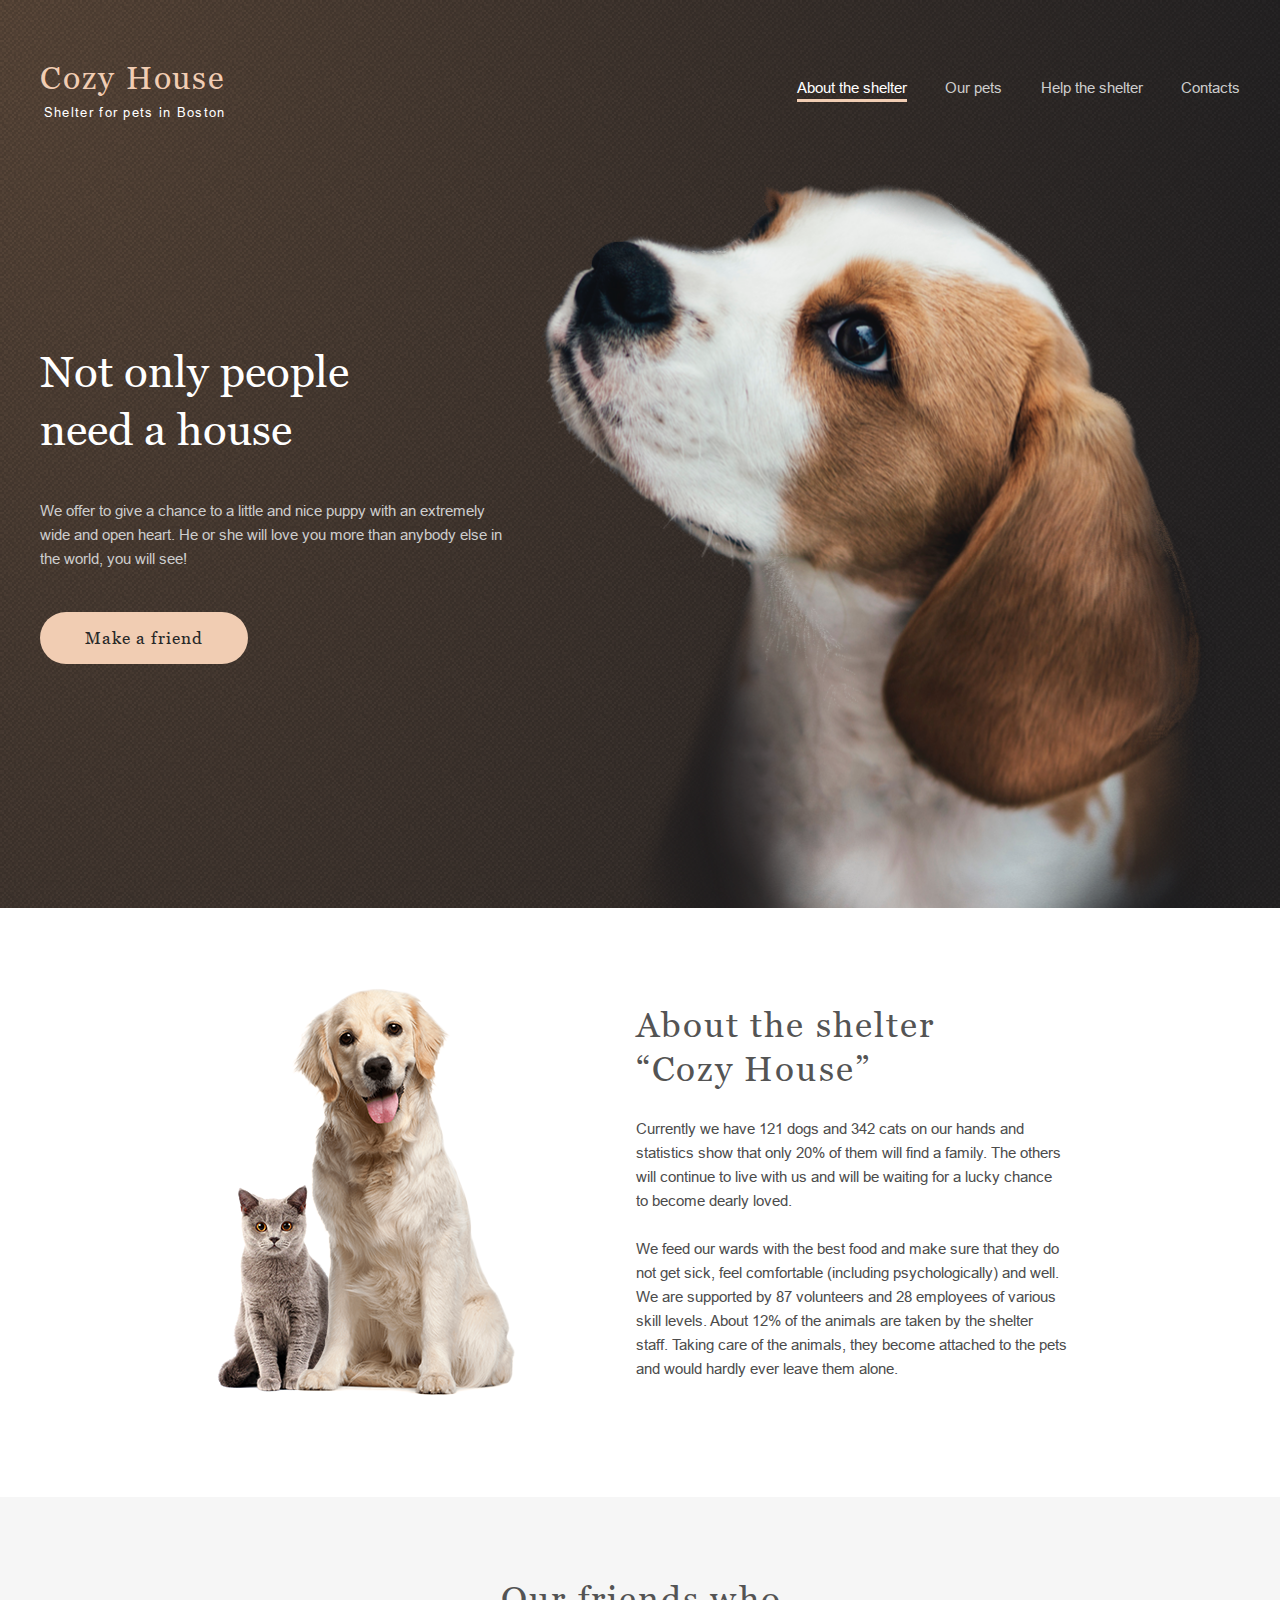
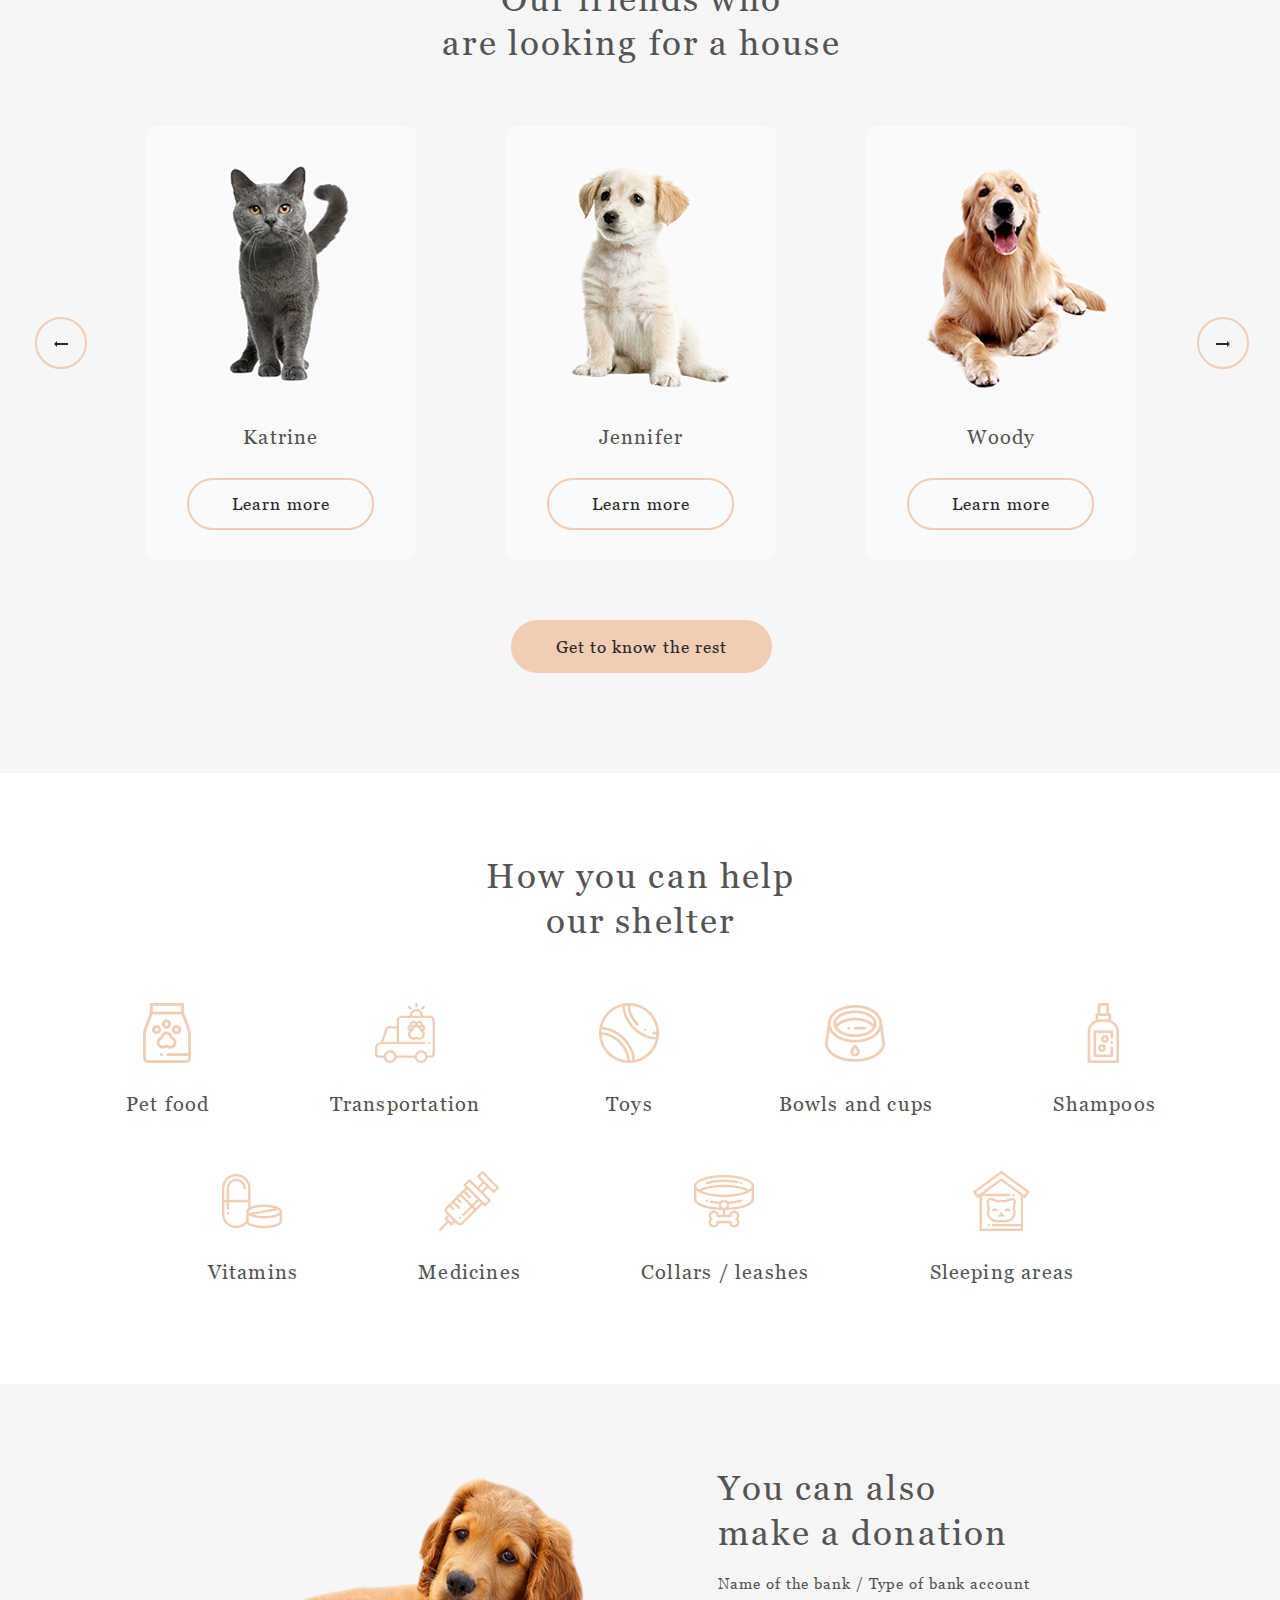
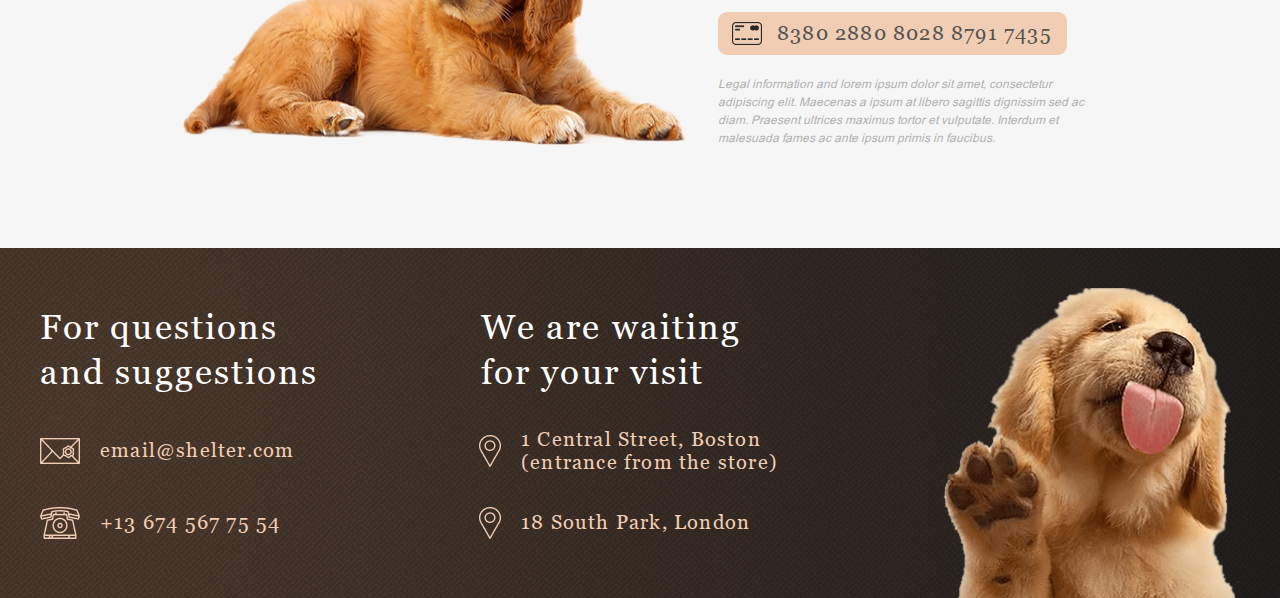
==== commit de9f0072: "feat: add responsive styles for pets + pixel-perfect" ====
--- a/shelter/pages/main/index.html
+++ b/shelter/pages/main/index.html
@@ -10,17 +10,23 @@
 <body>
     <article class="start-screen" id="start-screen">
         <header>
-            <div class="logo" id="start-screen">
+            <div class="logo" id="start-screen nonshow">
                 <h1><a href="#start-screen">Cozy House</a></h1>
                 <div class="subtitle">Shelter for pets in Boston</div>
             </div>
-            <nav class="header-navigation">
-                <div class="burger">
-                    <div class="line"></div>
-                    <div class="line"></div>
-                    <div class="line"></div>
-                </div> 
-                <ul>
+            <nav id="navigation-bar" class="header-navigation">
+                <div class="navigation-header">
+                    <div id="logo" class="logo nonshow" id="start-screen">
+                        <h1><a href="#start-screen">Cozy House</a></h1>
+                        <div class="subtitle">Shelter for pets in Boston</div>
+                    </div>
+                    <div class="burger" onclick="burgerNavigation(this)">
+                        <div class="line"></div>
+                        <div class="line"></div>
+                        <div class="line"></div>
+                    </div>
+                </div>                
+                <ul id="navigation" class="navigation">
                     <li><a href="#start-screen" class="active">About the shelter</a></li>
                     <li><a href="../pets/index.html">Our pets</a></li>
                     <li><a href="#help">Help the shelter</a></li>
@@ -72,7 +78,7 @@
                             <figcaption>Katrine</figcaption>
                             <button class="button_secondary">Learn more</button>
                         </figure>
-                        <figure class="disable-card">
+                        <figure>
                             <img src="../../assets/images/pets/pets-jennifer.png" alt="Jennifer">
                             <figcaption>Jennifer</figcaption>
                             <button class="button_secondary">Learn more</button>
@@ -159,7 +165,7 @@
                     <h3>For questions and suggestions</h3>
                     <div><a href="mailto:insertemailhere@xyz.com" class="mail">
                             <img src="../../assets/icons/icon-email.png" alt="email">
-                            <p>email@shelter.com</p>
+                            email@shelter.com
                         </a>
                     </div>
                     <div><a href="tel: +136745677554" class="phone">
@@ -192,5 +198,6 @@
             <img class="footer-dog" src="../../assets/images/footer-puppy.png" alt="footer-puppy">
         </div>       
     </footer>    
+    <script src="script.js"></script>
 </body>
 </html>--- a/shelter/pages/main/style.css
+++ b/shelter/pages/main/style.css
@@ -9,7 +9,7 @@
   font-style: normal;
 }
 body {
-  width: 1280px;
+  max-width: 1280px;
   margin: 0 auto;
 }
 
@@ -205,6 +205,16 @@
   background-color: #fddcc4;
   border: none;
   cursor: pointer;
+}
+
+.right {
+  position: relative;
+  left: 7px;
+}
+
+.left {
+  position: relative;
+  left: -6px;
 }
 
 .cards {
@@ -292,7 +302,7 @@
   font: 400 2.19em "Georgia";
   line-height: 130%;
   letter-spacing: 0.06em;
-  padding: 62px 0 58px 4px;
+  padding: 81px 0 58px 1px;
   color: #545454;
 }
 
@@ -331,7 +341,6 @@
   justify-content: space-between;
 }
 .donation-content .donation-dog {
-  height: 100%;
   padding-top: 10px;
 }
 
@@ -469,7 +478,7 @@
   }
 
   nav.header-navigation {
-    padding-right: 30px;
+    padding: 20px 30px 0 0;
     width: 57.6%;
   }
 
@@ -478,6 +487,7 @@
     width: 100%;
     text-align: right;
     box-sizing: border-box;
+    padding-top: 61px;
   }
   .start-screen-content .start-screen-content-box {
     text-align: center;
@@ -492,7 +502,7 @@
     text-align: center;
   }
   .start-screen-content img {
-    width: 72.5vw;
+    width: 74.3vw;
     margin: 0 0 -5px 0;
     padding: 0 4% 0 0;
   }
@@ -519,12 +529,12 @@
   }
   .about-content .about-the-scelter {
     text-align: left;
-    margin: 80px auto;
+    margin: 66px auto 79px;
   }
   .about-content img {
     order: 1;
-    padding-bottom: 100px;
-    width: 68%;
+    padding-bottom: 99px;
+    width: 70%;
     margin: 0 auto;
   }
 
@@ -534,17 +544,15 @@
     padding: 0;
   }
   .pets-content h3 {
-    padding: 80px 0 60px;
+    padding: 80px 0 59px 2px;
   }
 
   .slider {
     margin: 0 auto;
-    width: 92%;
+    width: 80%;
     justify-content: space-around;
     box-sizing: border-box;
-  }
-  .slider .disable-card {
-    display: none;
+    min-width: 720px;
   }
   .slider figure {
     width: 270px;
@@ -555,8 +563,11 @@
   }
 
   .cards {
-    width: 90%;
-    justify-content: space-around;
+    width: 579px;
+    justify-content: space-between;
+    flex-wrap: wrap;
+    overflow: hidden;
+    height: 435px;
   }
 
   .get-to-know {
@@ -568,12 +579,15 @@
   .help-content {
     width: 100%;
   }
+  .help-content h3 {
+    padding: 81px 0 58px 2px;
+  }
 
   .help_list {
-    height: 449px;
-    width: 82%;
+    height: 504px;
+    width: 91%;
     gap: 0;
-    margin: 0 auto 100px;
+    margin: 0 auto 45px;
   }
   .help_list li {
     width: 33%;
@@ -583,18 +597,24 @@
   .donation-content {
     flex-direction: column;
     width: 67%;
+    padding: 81px 0 101px;
   }
   .donation-content .make-donation {
-    width: 360px;
+    width: 380px;
     margin: 0 auto;
   }
   .donation-content .donation-dog {
     order: 1;
-    width: 100%;
-    padding-top: 60px;
+    margin: 0 auto;
+    width: 98%;
+    padding-top: 59px;
   }
 
   /*****************footer**************/
+  footer {
+    padding-top: 14px;
+  }
+
   .footer-content {
     width: 100%;
     display: block;
@@ -603,10 +623,15 @@
 
   .footer-content-info {
     margin: 0 auto;
-    width: 100%;
+    width: 640px;
     display: flex;
-    justify-content: space-around;
+    justify-content: space-between;
     text-align: left;
+  }
+
+  .contacts,
+.location {
+    width: 300px;
   }
 
   .footer-dog {
@@ -631,15 +656,13 @@
   }
   header .burger {
     display: block;
-  }
-  header .burger:hover {
-    transform: rotate(90deg);
-    transition: 1s;
+    transition: 0.5s;
   }
   header .line {
     border-bottom: 2px solid #f1cdb3;
     height: 10px;
     width: 30px;
+    box-sizing: border-box;
   }
   header .logo {
     width: 184px;
@@ -647,8 +670,10 @@
   }
   header .header-navigation {
     width: 31px;
-  }
-  header .header-navigation ul {
+    padding-top: 11px;
+  }
+  header .header-navigation .navigation {
+    flex-direction: column;
     display: none;
   }
 
@@ -658,23 +683,27 @@
     text-align: right;
     box-sizing: border-box;
     margin: 0 3%;
+    padding-top: 60px;
   }
   .start-screen-content .start-screen-content-box {
     text-align: center;
-    width: 100%;
+    width: auto;
   }
   .start-screen-content .start-screen-content-w768 {
     text-align: center;
-    width: 100%;
+    width: auto;
+  }
+  .start-screen-content .start-screen-content-w768 p {
+    width: auto;
+    max-width: 460px;
+    min-width: 300px;
+    margin: 42px auto;
   }
   .start-screen-content .start-screen-content-w768 h2 {
     font-size: 25px;
-    width: 205px;
-    margin: 0 auto;
-  }
-  .start-screen-content .start-screen-content-w768 p {
-    width: 300px;
-    margin: 42px auto;
+    margin: 0 auto;
+    width: 70%;
+    letter-spacing: 0.06em;
   }
   .start-screen-content div {
     width: 460px;
@@ -683,14 +712,14 @@
     text-align: center;
   }
   .start-screen-content img {
-    width: 72.5vw;
-    margin: 0 0 -5px 0;
-    padding: 0 4% 0 0;
+    width: 82vw;
+    margin: 0 0 -4px 0;
+    padding: 0;
   }
   .start-screen-content button.make-a-friend {
     width: 207px;
     height: 52px;
-    margin-bottom: 100px;
+    margin-bottom: 103px;
   }
 
   .start-screen-content-w768 {
@@ -705,13 +734,13 @@
     margin: auto;
   }
   .about-content .about-the-scelter {
-    text-align: left;
-    margin: 0 5%;
+    text-align: justify;
+    margin: 0 7.5%;
   }
   .about-content .about-the-scelter h3 {
-    width: 292px;
+    width: 268px;
     font-size: 25px;
-    margin: 42px auto 25px;
+    margin: 41px auto 25px;
     padding: 0;
     text-align: center;
   }
@@ -721,8 +750,8 @@
   .about-content img {
     order: 1;
     padding-bottom: 42px;
-    width: 68%;
-    margin: 0 auto;
+    width: 82.2%;
+    margin: 19px auto 0px;
   }
 
   /*******************our pets**********************/
@@ -768,11 +797,11 @@
   }
 
   .cards {
-    width: 100%;
+    width: auto;
     justify-content: space-around;
-  }
-  .cards figure:nth-child(3) {
-    display: none;
+    flex-wrap: wrap;
+    height: 435px;
+    overflow: hidden;
   }
 
   .get-to-know {
@@ -789,21 +818,23 @@
 
   .help-content {
     width: 100%;
+    padding-bottom: 11px;
   }
 
   .help_list {
-    width: 82%;
-    gap: 0;
-    margin: 0 auto;
+    width: 95%;
+    gap: 0 5.5%;
+    margin: 0px auto;
     justify-content: left;
   }
   .help_list li {
-    width: 49%;
-    margin-bottom: 30px;
+    width: 47%;
+    margin-bottom: 4px;
     font-size: 15px;
   }
   .help_list li img {
-    padding-bottom: 20px;
+    padding-bottom: 16px;
+    width: 50px;
   }
 
   /*****************donation**************/
@@ -820,19 +851,25 @@
   .donation-content .make-donation h3 {
     text-align: center;
     font-size: 25px;
-    padding: 42px 0 20px;
+    padding: 42px 0 23px;
     width: 220px;
     margin: 0 auto;
   }
   .donation-content .make-donation p {
     text-align: center;
+    letter-spacing: 0;
   }
   .donation-content .make-donation a {
     width: 281px;
-    margin: 20px auto;
+    margin: 23px auto 21px;
+    padding: 0 15px;
+    box-sizing: border-box;
+    justify-content: space-between;
   }
   .donation-content .make-donation a p {
     font-size: 15px;
+    width: 207px;
+    letter-spacing: 0.06em;
   }
   .donation-content .make-donation .make-donation-info {
     text-align: justify;
@@ -840,8 +877,8 @@
   }
   .donation-content .donation-dog {
     order: 1;
-    margin: 0 9.3%;
-    padding: 42px 0;
+    margin: 0 4%;
+    padding: 42px 0 43px;
   }
 
   /*****************footer**************/
@@ -857,15 +894,16 @@
 
   .footer-content-info {
     width: auto;
-    margin: 0 6.2%;
+    margin: 0 auto;
     display: flex;
     flex-direction: column;
     text-align: left;
+    padding: 0px 3.6%;
   }
 
   .contacts,
 .location {
-    width: 300px;
+    width: auto;
     margin: 0 auto 40px;
   }
   .contacts a,
@@ -877,14 +915,68 @@
     font-size: 25px;
     text-align: center;
     padding: 0;
-    width: 290px;
+    width: auto;
+  }
+
+  .contacts .phone img {
+    padding-left: 5px;
+  }
+
+  .location h3 {
+    width: 97%;
+    padding-left: 2px;
+  }
+
+  .location a {
+    padding-top: 46px;
   }
 
   .footer-dog {
-    width: 70%;
+    width: 82%;
     margin-bottom: -4px;
     max-width: 300px;
   }
 }
+/******************************************/
+.header-navigation ul.nonshow,
+.header-navigation div.nonshow {
+  display: none;
+}
+
+header .change {
+  background-color: #292929;
+  width: 320px;
+  height: 823px;
+  position: absolute;
+  top: 0px;
+  right: 0px;
+  padding: 0;
+}
+header .change .navigation-header {
+  display: flex;
+  justify-content: space-between;
+  margin: 31px 54px 158px 10px;
+}
+header .change .navigation-header a {
+  color: #f1cdb3;
+}
+header .change .navigation-header a:hover {
+  color: #fafafa;
+}
+header .change .burger {
+  margin: -4px 14px 0 0;
+  transition: 0.5s;
+}
+header .change ul li {
+  font: 400 32px "Arial";
+  line-height: 160%;
+  letter-spacing: 0;
+  margin: 0 auto 40px;
+  text-align: center;
+}
+
+.rotate {
+  transform: rotate(90deg);
+}
 
 /*# sourceMappingURL=style.css.map */
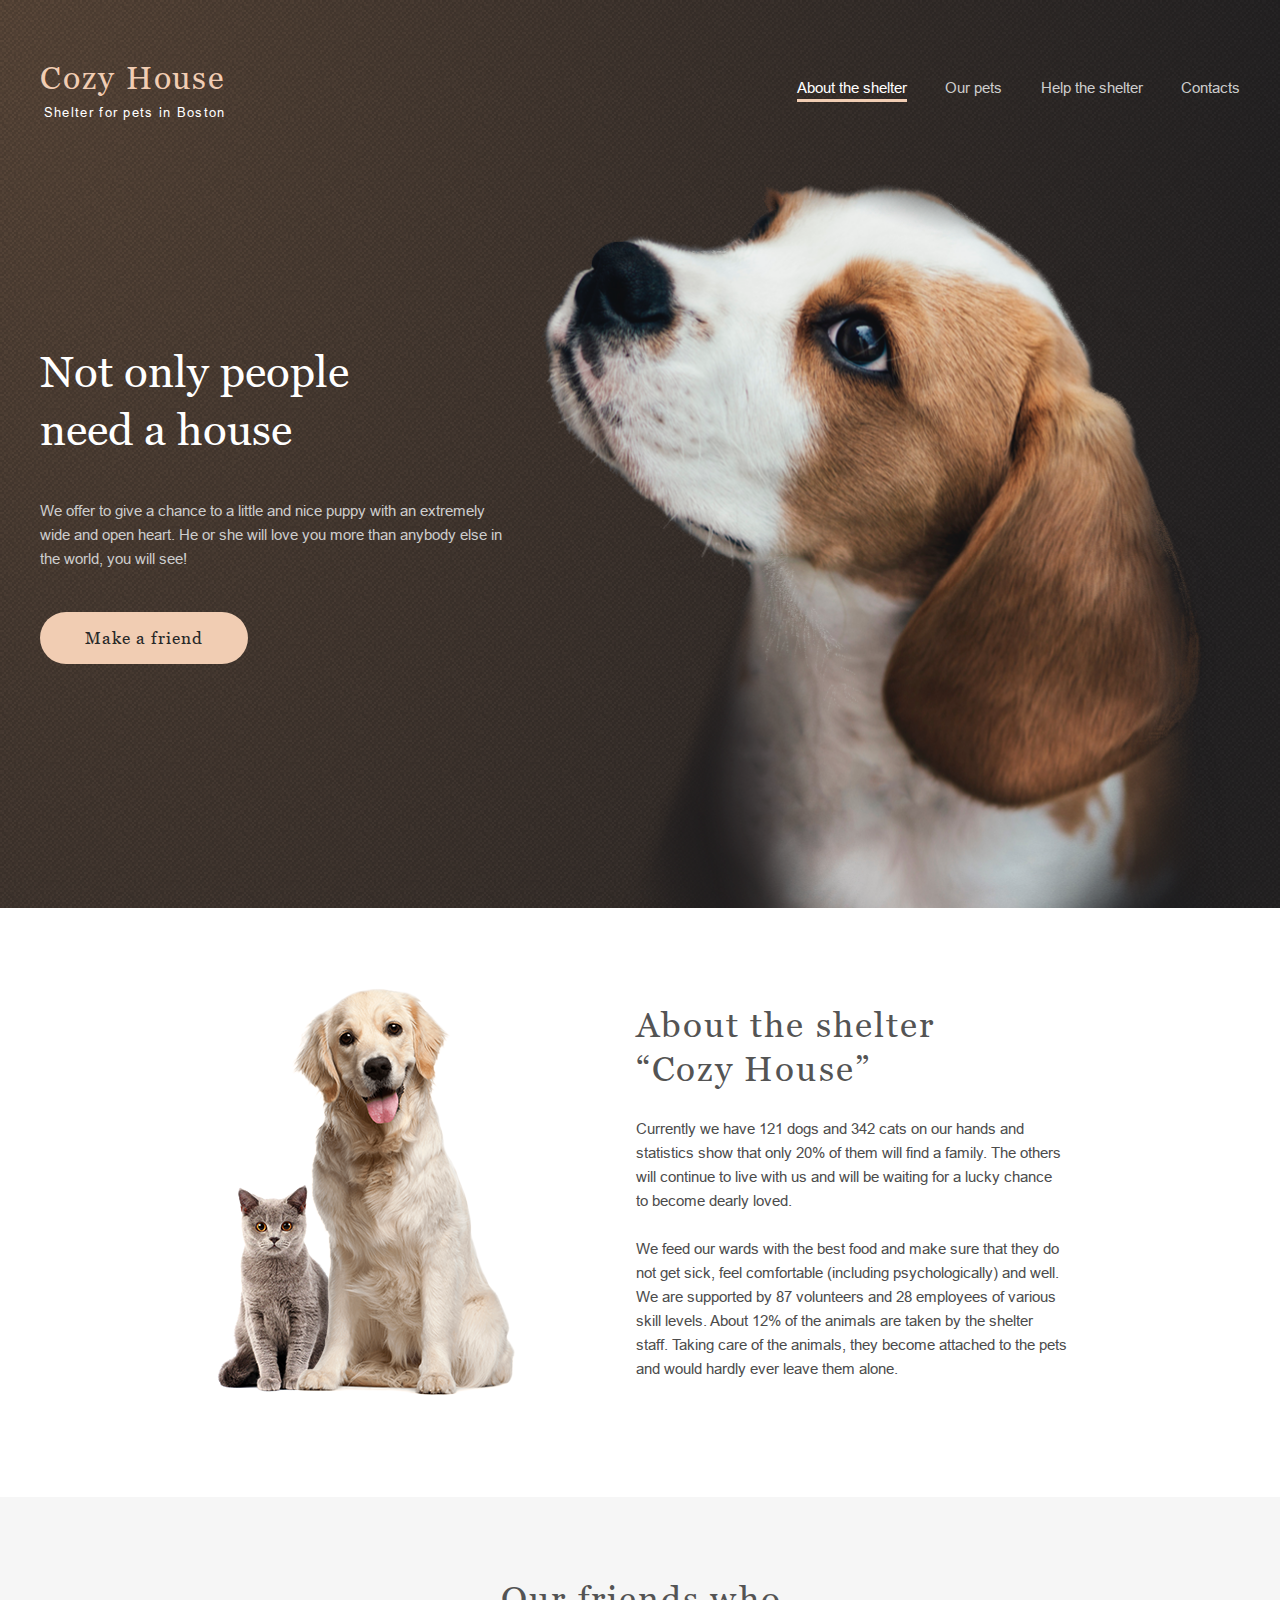
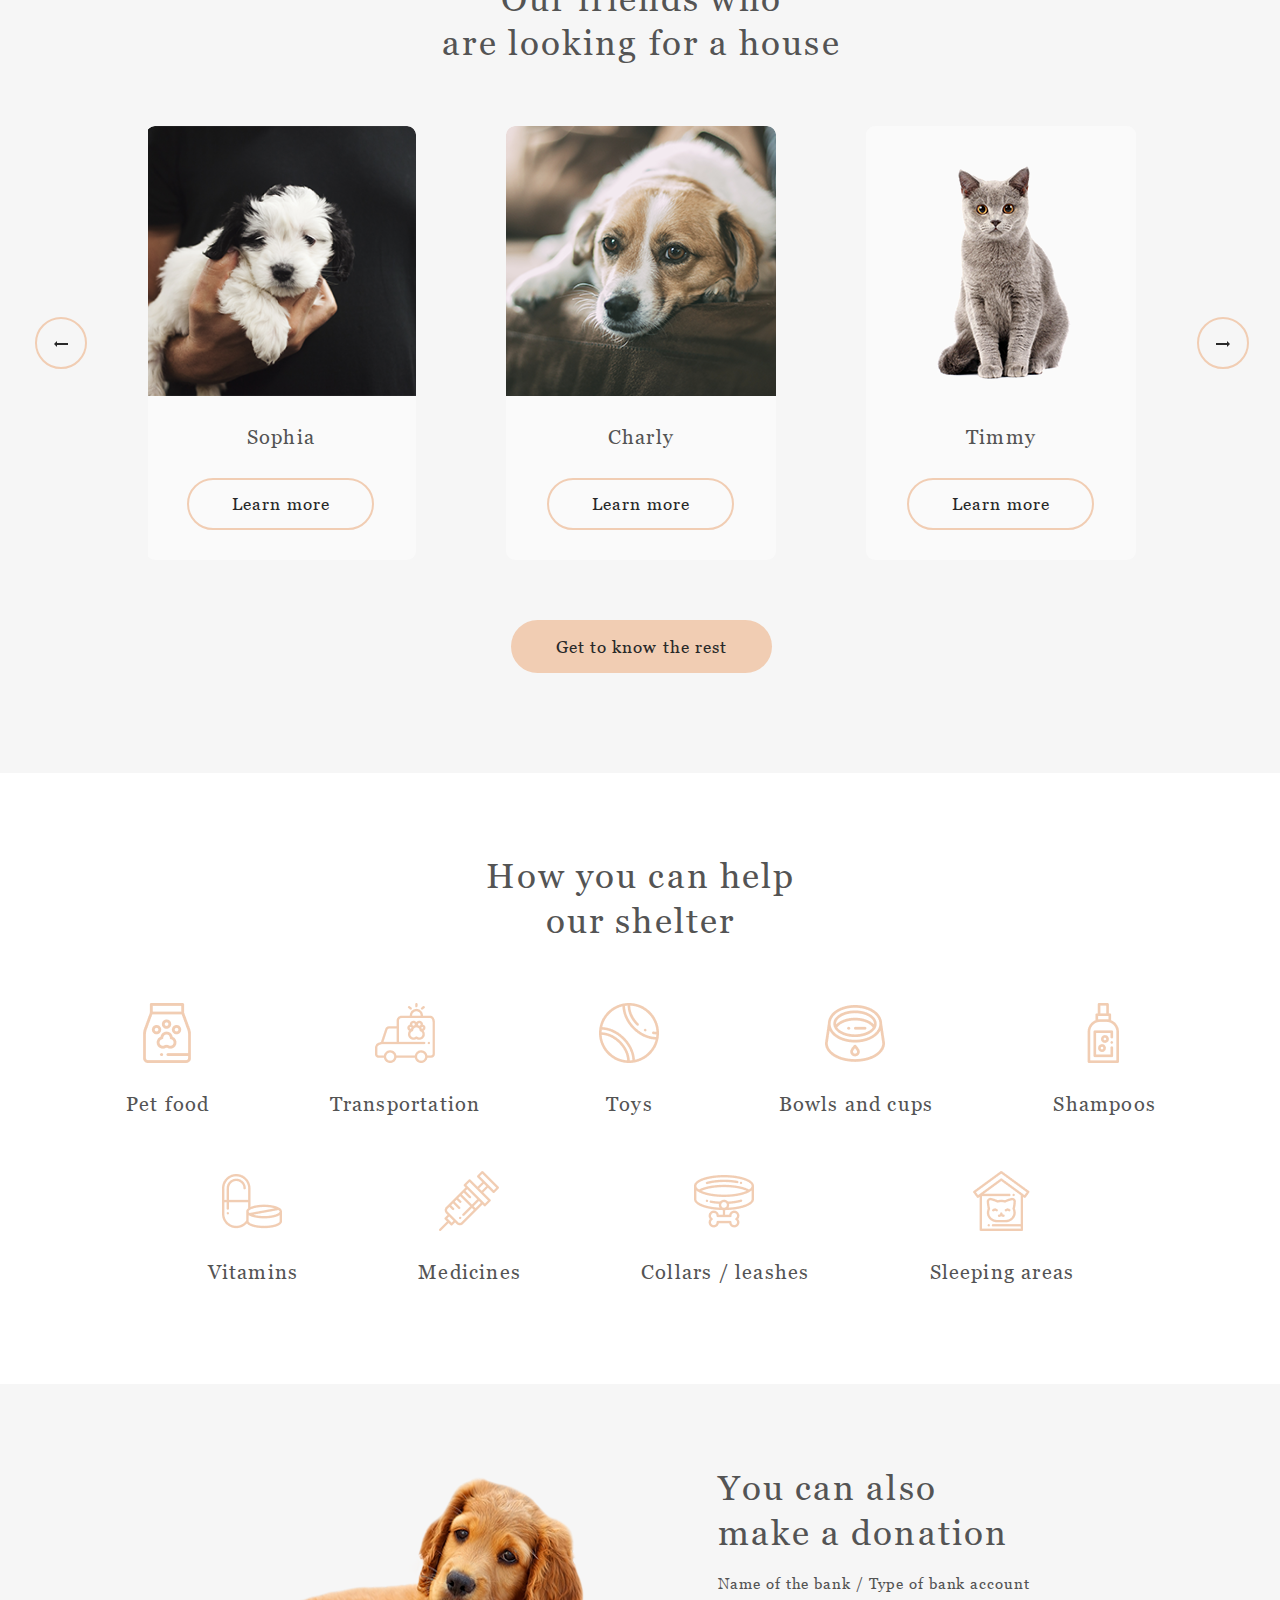
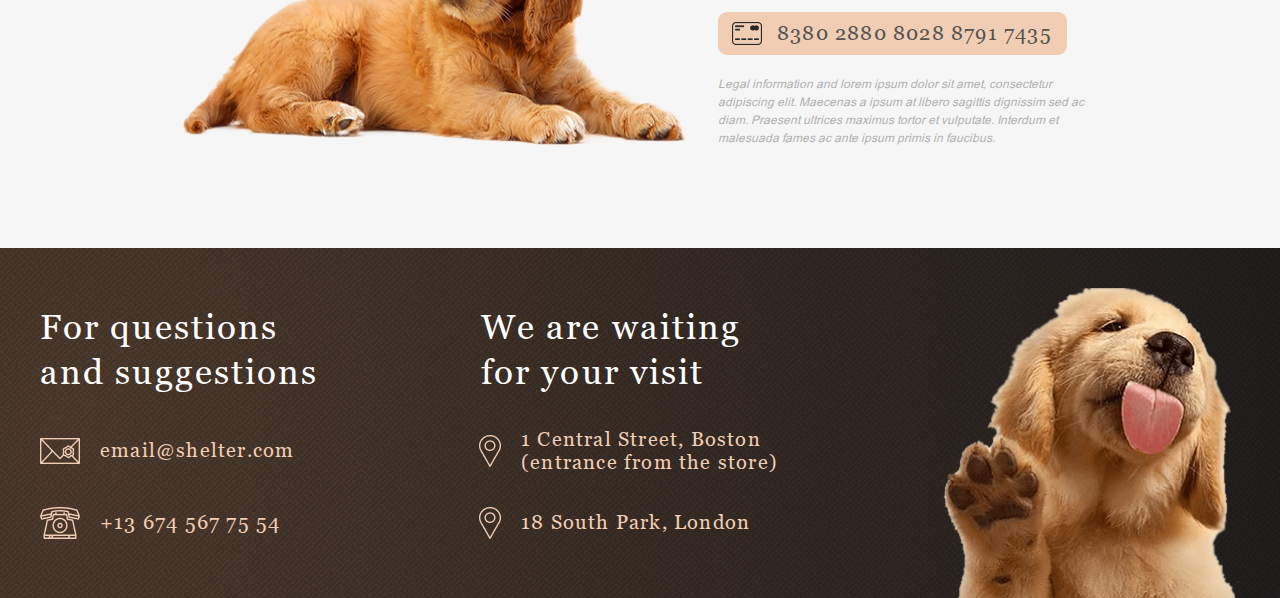
==== commit 55826400: "feat: popup in main and carousiel + block scroll in burger and popup" ====
--- a/shelter/pages/main/index.html
+++ b/shelter/pages/main/index.html
@@ -8,196 +8,212 @@
     <link rel="stylesheet" href="style.css">
 </head>
 <body>
-    <article class="start-screen" id="start-screen">
-        <header>
-            <div class="logo" id="start-screen nonshow">
-                <h1><a href="#start-screen">Cozy House</a></h1>
-                <div class="subtitle">Shelter for pets in Boston</div>
-            </div>
-            <nav id="navigation-bar" class="header-navigation">
-                <div class="navigation-header">
-                    <div id="logo" class="logo nonshow" id="start-screen">
-                        <h1><a href="#start-screen">Cozy House</a></h1>
-                        <div class="subtitle">Shelter for pets in Boston</div>
-                    </div>
-                    <div class="burger" onclick="burgerNavigation(this)">
-                        <div class="line"></div>
-                        <div class="line"></div>
-                        <div class="line"></div>
-                    </div>
-                </div>                
-                <ul id="navigation" class="navigation">
-                    <li><a href="#start-screen" class="active">About the shelter</a></li>
-                    <li><a href="../pets/index.html">Our pets</a></li>
-                    <li><a href="#help">Help the shelter</a></li>
-                    <li><a href="#contacts">Contacts</a></li>
-                </ul>
-            </nav>
-        </header>
-        <section class="start-screen-content">
-            <div class="start-screen-content-box">
-                <div class="start-screen-content-w768">
-                    <h2>Not only people need a house</h2>
-                    <p>We offer to give a chance to a little and nice puppy with
-                        an extremely wide and open heart. He or she will love you
-                        more than anybody else in the world, you will see!</p>
-                </div>                
-                <button class="make-a-friend" ><a href="#our-pets">Make a friend</a></button>
-            </div>
-            <img src="../../assets/images/start-screen-puppy.png" alt="puppy" class="puppy">
-        </section>
-    </article>    
-    <main>
-        <article class="about">
-            <div class="about-content">
-                <img src="../../assets/images/about-pets.png" alt="about pets">
-                <section class="about-the-scelter">
-                    <h3>About the shelter “Cozy House”</h3>
-                    <p>Currently we have 121 dogs and 342 cats on our hands and statistics 
-                        show that only 20% of them will find a family. The
-                    others will continue to live with us and will be waiting for a lucky 
-                    chance to become dearly loved.</p>
-                    <p>We feed our wards with the best food and make sure that they do not get 
-                        sick, feel comfortable (including
-                    psychologically) and well. We are supported by 87 volunteers and 28 employees 
-                    of various skill levels. About 12% of the
-                    animals are taken by the shelter staff. Taking care of the animals, they become 
-                    attached to the pets and would hardly
-                    ever leave them alone.</p>
-                </section>
-            </div>
+    <div class="wrapper">
+        <article class="start-screen" id="start-screen">
+            <header>                
+                <div class="logo" id="start-screen nonshow">
+                    <h1><a href="#start-screen">Cozy House</a></h1>
+                    <div class="subtitle">Shelter for pets in Boston</div>
+                </div>
+                <div class="burger" onclick="burgerNavigation(this)" id="burger">
+                    <div class="line"></div>
+                    <div class="line"></div>
+                    <div class="line"></div>
+                </div>
+                <nav id="navigation-bar" class="header-navigation">
+                    <div class="navigation-header">
+                        <div id="logo" class="logo nonshow" id="start-screen">
+                            <h1><a href="#start-screen">Cozy House</a></h1>
+                            <div class="subtitle">Shelter for pets in Boston</div>
+                        </div>                        
+                    </div>
+                    <ul id="navigation" class="navigation">
+                        <li><a href="#start-screen" class="active" id="aboutTheScelter">About the shelter</a></li>
+                        <li><a href="../pets/index.html" id="ourPets">Our pets</a></li>
+                        <li><a href="#help" id="helpNav">Help the shelter</a></li>
+                        <li><a href="#contacts" id="contactsNav">Contacts</a></li>
+                    </ul>
+                </nav>
+            </header>
+            <section class="start-screen-content">
+                <div class="start-screen-content-box">
+                    <div class="start-screen-content-w768">
+                        <h2>Not only people need a house</h2>
+                        <p>We offer to give a chance to a little and nice puppy with
+                            an extremely wide and open heart. He or she will love you
+                            more than anybody else in the world, you will see!</p>
+                    </div>
+                    <button class="make-a-friend"><a href="../pets/index.html">Make a friend</a></button>
+                </div>
+                <img src="../../assets/images/start-screen-puppy.png" alt="puppy" class="puppy">
+            </section>
         </article>
-        <article class="pets" id="our-pets">
-            <div class="pets-content">
-                <h3>Our friends who <br>are looking for a house</h3>
-                <div class="slider">
-                    <button class="button_arrow left"><img src="../../assets/icons/button_arrow_left.png" alt="arrow"></button>
-                    <div class="cards">                    
-                        <figure>
-                            <img src="../../assets/images/pets/pets-katrine.png" alt="Katrine">
-                            <figcaption>Katrine</figcaption>
-                            <button class="button_secondary">Learn more</button>
-                        </figure>
-                        <figure>
-                            <img src="../../assets/images/pets/pets-jennifer.png" alt="Jennifer">
-                            <figcaption>Jennifer</figcaption>
-                            <button class="button_secondary">Learn more</button>
-                        </figure>
-                        <figure>
-                            <img src="../../assets/images/pets/pets-woody.png" alt="Woody">
-                            <figcaption>Woody</figcaption>
-                            <button class="button_secondary">Learn more</button>
-                        </figure>
-                    </div>
-                    <button class="button_arrow right"><img src="../../assets/icons/button_arrow_right.png" alt="arrow"></button>
-                </div>  
-                <button class="get-to-know" ><a href="../pets/index.html">Get to know the rest</a></button>
-            </div>
-        </article>
-        <article class="help" id="help">
-            <div class="help-content">
-                <h3>How you can help<br> our shelter</h3>
-                <ul class="help_list">
-                    <li>
-                        <img src="../../assets/icons/icon-pet-food.png" alt="Pet food">
-                        <p>Pet food</p>
-                    </li>
-                    <li>
-                        <img src="../../assets/icons/icon-transportation.png" alt="Transportation">
-                        <p>Transportation</p>
-                    </li>
-                    <li>
-                        <img src="../../assets/icons/icon-toys.png" alt="Toys">
-                        <p>Toys</p>
-                    </li>
-                    <li>
-                        <img src="../../assets/icons/icon-bowls-and-cups.png" alt="Bowls and cups">
-                        <p>Bowls and cups</p>
-                    </li>
-                    <li>
-                        <img src="../../assets/icons/icon-shampoos.png" alt="Shampoos">
-                        <p>Shampoos</p>
-                    </li>
-                    <li>
-                        <img src="../../assets/icons/icon-vitamins.png" alt="Vitamins">
-                        <p>Vitamins</p>
-                    </li>
-                    <li>
-                        <img src="../../assets/icons/icon-medicines.png" alt="Medicines">
-                        <p>Medicines</p>
-                    </li>
-                    <li>
-                        <img src="../../assets/icons/icon-collars-leashes.png" alt="Collars / leashes">
-                        <p>Collars / leashes</p>
-                    </li>
-                    <li>
-                        <img src="../../assets/icons/icon-sleeping-area.png" alt="Sleeping areas">
-                        <p>Sleeping areas</p>
-                    </li>
-                </ul>
-            </div>            
-        </article>
-        <article class="donation">
-            <div class="donation-content">
-                <img class="donation-dog" src="../../assets/images/donation-dog.png" alt="dog">
-                <section class="make-donation">
-                    <h3>You can also make a donation</h3>
-                    <p>Name of the bank / Type of bank account</p>                    
+        <main>
+            <article class="about">
+                <div class="about-content">
+                    <img src="../../assets/images/about-pets.png" alt="about pets">
+                    <section class="about-the-scelter">
+                        <h3>About the shelter “Cozy House”</h3>
+                        <p>Currently we have 121 dogs and 342 cats on our hands and statistics
+                            show that only 20% of them will find a family. The
+                            others will continue to live with us and will be waiting for a lucky
+                            chance to become dearly loved.</p>
+                        <p>We feed our wards with the best food and make sure that they do not get
+                            sick, feel comfortable (including
+                            psychologically) and well. We are supported by 87 volunteers and 28 employees
+                            of various skill levels. About 12% of the
+                            animals are taken by the shelter staff. Taking care of the animals, they become
+                            attached to the pets and would hardly
+                            ever leave them alone.</p>
+                    </section>
+                </div>
+            </article>
+            <article class="pets" id="our-pets">
+                <div class="pets-content">
+                    <h3>Our friends who <br>are looking for a house</h3>
+                    <div class="slider">
+                        <button class="button_arrow left" onclick="carouselButton(this)"><img src="../../assets/icons/button_arrow_left.png"
+                                alt="arrow"></button>
+                        <div class="cards" id="cards">                           
+                        </div>
+                        <button class="button_arrow right" onclick="carouselButton(this)"><img src="../../assets/icons/button_arrow_right.png"
+                                alt="arrow"></button>
+                    </div>
+                    <button class="get-to-know"><a href="../pets/index.html">Get to know the rest</a></button>
+                </div>
+            </article>
+            <article class="help" id="help">
+                <div class="help-content">
+                    <h3>How you can help<br> our shelter</h3>
+                    <ul class="help_list">
+                        <li>
+                            <img src="../../assets/icons/icon-pet-food.png" alt="Pet food">
+                            <p>Pet food</p>
+                        </li>
+                        <li>
+                            <img src="../../assets/icons/icon-transportation.png" alt="Transportation">
+                            <p>Transportation</p>
+                        </li>
+                        <li>
+                            <img src="../../assets/icons/icon-toys.png" alt="Toys">
+                            <p>Toys</p>
+                        </li>
+                        <li>
+                            <img src="../../assets/icons/icon-bowls-and-cups.png" alt="Bowls and cups">
+                            <p>Bowls and cups</p>
+                        </li>
+                        <li>
+                            <img src="../../assets/icons/icon-shampoos.png" alt="Shampoos">
+                            <p>Shampoos</p>
+                        </li>
+                        <li>
+                            <img src="../../assets/icons/icon-vitamins.png" alt="Vitamins">
+                            <p>Vitamins</p>
+                        </li>
+                        <li>
+                            <img src="../../assets/icons/icon-medicines.png" alt="Medicines">
+                            <p>Medicines</p>
+                        </li>
+                        <li>
+                            <img src="../../assets/icons/icon-collars-leashes.png" alt="Collars / leashes">
+                            <p>Collars / leashes</p>
+                        </li>
+                        <li>
+                            <img src="../../assets/icons/icon-sleeping-area.png" alt="Sleeping areas">
+                            <p>Sleeping areas</p>
+                        </li>
+                    </ul>
+                </div>
+            </article>
+            <article class="donation">
+                <div class="donation-content">
+                    <img class="donation-dog" src="../../assets/images/donation-dog.png" alt="dog">
+                    <section class="make-donation">
+                        <h3>You can also make a donation</h3>
+                        <p>Name of the bank / Type of bank account</p>
                         <div>
                             <a href="#no_scroll">
                                 <img src="../../assets/icons/credit-card.png" alt="kard">
                                 <p>8380 2880 8028 8791 7435</p>
-                            </a>                                                                   
-                        </div>
-                    <p class="make-donation-info">Legal information and lorem ipsum dolor sit amet, consectetur 
-                        adipiscing elit. Maecenas a ipsum at libero sagittis
-                    dignissim sed ac diam. Praesent ultrices maximus tortor et vulputate. 
-                    Interdum et malesuada fames ac ante ipsum primis
-                    in faucibus.</p>
-                </section>
+                            </a>
+                        </div>
+                        <p class="make-donation-info">Legal information and lorem ipsum dolor sit amet, consectetur
+                            adipiscing elit. Maecenas a ipsum at libero sagittis
+                            dignissim sed ac diam. Praesent ultrices maximus tortor et vulputate.
+                            Interdum et malesuada fames ac ante ipsum primis
+                            in faucibus.</p>
+                    </section>
+                </div>
+            </article>
+        </main>
+        <footer>
+            <div class="footer-content" id="contacts">
+                <div class="footer-content-info">
+                    <section class="contacts">
+                        <h3>For questions and suggestions</h3>
+                        <div><a href="mailto:insertemailhere@xyz.com" class="mail">
+                                <img src="../../assets/icons/icon-email.png" alt="email">
+                                email@shelter.com
+                            </a>
+                        </div>
+                        <div><a href="tel: +136745677554" class="phone">
+                                <img src="../../assets/icons/icon-phone.png" alt="phone">
+                                <p>+13 674 567 75 54</p>
+                            </a>
+                        </div>
+                    </section>
+                    <section class="location">
+                        <h3>We are waiting for your visit</h3>
+                        <div><a href="https://www.google.com/maps/place/1+Central+St,
+                                            +Boston,+MA+02109,+%D0%A1%D0%A8%D0%90/@42.3585519,-71.056915,
+                                            17z/data=!3m1!4b1!4m5!3m4!1s0x89e370868bc2ce7b:0x82fa7db94f5fea9e!8m2!3d42.
+                                            3585519!4d-71.0547263" class="boston" target="_blank">
+                                <img src="../../assets/icons/icon-marker.png" alt="boston">
+                                <p>1 Central Street, Boston (entrance from the store)</p>
+                            </a>
+                        </div>
+                        <div><a href="https://www.google.com/maps/place/South+Park+Court,+18+S+Park+Rd,
+                                            +London+SW19+8TD,+%D0%92%D0%B5%D0%BB%D0%B8%D0%BA%D0%BE%D0%B1%D1%80%D0%B8%D1
+                                            %82%D0%B0%D0%BD%D0%B8%D1%8F/@51.4202685,-0.2023686,17z/data=!3m1!4b1!4m5!
+                                            3m4!1s0x487608baa7401b31:0x18e66d9fcd2f7d77!8m2!3d51.4202685!4d-0.2001799"
+                                class="london" target="_blank">
+                                <img src="../../assets/icons/icon-marker.png" alt="phone">
+                                <p>18 South Park, London</p>
+                            </a>
+                        </div>
+                    </section>
+                </div>
+                <img class="footer-dog" src="../../assets/images/footer-puppy.png" alt="footer-puppy">
             </div>
-        </article>
-    </main>
-    <footer>
-        <div class="footer-content" id="contacts">
-            <div class="footer-content-info">
-                <section class="contacts">
-                    <h3>For questions and suggestions</h3>
-                    <div><a href="mailto:insertemailhere@xyz.com" class="mail">
-                            <img src="../../assets/icons/icon-email.png" alt="email">
-                            email@shelter.com
-                        </a>
-                    </div>
-                    <div><a href="tel: +136745677554" class="phone">
-                            <img src="../../assets/icons/icon-phone.png" alt="phone">
-                            <p>+13 674 567 75 54</p>
-                        </a>
-                    </div>
-                </section>
-                <section class="location">
-                    <h3>We are waiting for your visit</h3>
-                    <div><a href="https://www.google.com/maps/place/1+Central+St,
-                                    +Boston,+MA+02109,+%D0%A1%D0%A8%D0%90/@42.3585519,-71.056915,
-                                    17z/data=!3m1!4b1!4m5!3m4!1s0x89e370868bc2ce7b:0x82fa7db94f5fea9e!8m2!3d42.
-                                    3585519!4d-71.0547263" class="boston" target="_blank">
-                            <img src="../../assets/icons/icon-marker.png" alt="boston">
-                            <p>1 Central Street, Boston (entrance from the store)</p>
-                        </a>
-                    </div>
-                    <div><a href="https://www.google.com/maps/place/South+Park+Court,+18+S+Park+Rd,
-                                    +London+SW19+8TD,+%D0%92%D0%B5%D0%BB%D0%B8%D0%BA%D0%BE%D0%B1%D1%80%D0%B8%D1
-                                    %82%D0%B0%D0%BD%D0%B8%D1%8F/@51.4202685,-0.2023686,17z/data=!3m1!4b1!4m5!
-                                    3m4!1s0x487608baa7401b31:0x18e66d9fcd2f7d77!8m2!3d51.4202685!4d-0.2001799" class="london"
-                            target="_blank">
-                            <img src="../../assets/icons/icon-marker.png" alt="phone">
-                            <p>18 South Park, London</p>
-                        </a>
-                    </div>
-                </section>
-            </div>            
-            <img class="footer-dog" src="../../assets/images/footer-puppy.png" alt="footer-puppy">
-        </div>       
-    </footer>    
-    <script src="script.js"></script>
+        </footer>
+        <div class="popup-background nonshow" id="popup-background"></div>
+        <div id="popap" class="popap nonshow">
+            <div class="popap-body">
+                <button class="close-popap" type="button" id="close-popap"><img src="../../assets/icons/close.png" alt="x"></button>
+                <div class="popap-content" id="popap-content">
+                    <img src="../../assets/images/pets/pets-jennifer.png" alt="charly">
+                    <div class="popap-pets-content">
+                        <h3>Jennifer</h3>
+                        <h4><span class="type">Dog</span> - <span class="breed"> - Labrador</span></h4>
+                        <p>Jennifer is a sweet 2 months old Labrador that is patiently
+                            waiting to find a new forever home. This girl really enjoys
+                            being able to go outside to run and play, but won't hesitate to
+                            play up a storm in the house if she has all of her
+                            favorite toys.</p>
+                        <ul class="pets-discriptions">
+                            <li><span><b>Age:</b> <span class="age">2 months</span></span></li>
+                            <li><span><b>Inoculations:</b> <span class="inoculations">none</span></span></li>
+                            <li><span><b>Diseases:</b> <span class="diseases">none</span></span></li>
+                            <li><span><b>Parasites:</b> <span class="parasites">none</span></span></li>
+                        </ul>
+                    </div>
+                </div>
+            </div>
+            <div class="popap-background" id="popap-background"></div>
+        </div>
+    </div>    
+    <script src="../../js/json.js"></script>
+    <script src="../../js/burger.js"></script>
+    <script src="../../js/carousel.js"></script>    
 </body>
 </html>--- a/shelter/pages/main/style.css
+++ b/shelter/pages/main/style.css
@@ -8,7 +8,7 @@
   src: url(../../assets/fonts/georgia.woff), format("woff");
   font-style: normal;
 }
-body {
+.wrapper {
   max-width: 1280px;
   margin: 0 auto;
 }
@@ -221,6 +221,8 @@
   display: flex;
   justify-content: space-between;
   width: 988px;
+  gap: 0 90px;
+  overflow: hidden;
 }
 .cards figure {
   list-style-type: none;
@@ -249,7 +251,7 @@
 .cards figure img {
   border-radius: 9px 9px 0px 0px;
 }
-.cards figure .button_secondary {
+.cards figure button {
   color: #292929;
   align-items: center;
   border-radius: 100px;
@@ -568,6 +570,7 @@
     flex-wrap: wrap;
     overflow: hidden;
     height: 435px;
+    gap: 0 43px;
   }
 
   .get-to-know {
@@ -650,13 +653,16 @@
     padding-top: 30px;
     justify-content: space-between;
     height: 60px;
-    margin-right: 53px;
     width: auto;
     margin-left: 3%;
   }
   header .burger {
     display: block;
     transition: 0.5s;
+    position: absolute;
+    top: 41px;
+    right: 53px;
+    z-index: 3;
   }
   header .line {
     border-bottom: 2px solid #f1cdb3;
@@ -675,6 +681,7 @@
   header .header-navigation .navigation {
     flex-direction: column;
     display: none;
+    margin: auto;
   }
 
   .start-screen-content {
@@ -939,23 +946,50 @@
 }
 /******************************************/
 .header-navigation ul.nonshow,
-.header-navigation div.nonshow {
+.header-navigation div.nonshow, .popup-background.nonshow, #popap.nonshow {
   display: none;
 }
 
+@keyframes slidein {
+  from {
+    margin-left: 100%;
+    width: 0px;
+  }
+  to {
+    margin-left: 0%;
+    width: 320px;
+  }
+}
+@keyframes slideout {
+  from {
+    margin-left: 0;
+    width: 320px;
+  }
+  to {
+    margin-left: 100%;
+    width: 0;
+  }
+}
 header .change {
   background-color: #292929;
   width: 320px;
-  height: 823px;
+  height: 100vh;
   position: absolute;
+  z-index: 2;
   top: 0px;
   right: 0px;
   padding: 0;
+  animation-duration: 1s;
+  animation-name: slidein;
+  overflow: hidden;
+  white-space: nowrap;
+  display: flex;
+  flex-direction: column;
 }
 header .change .navigation-header {
   display: flex;
   justify-content: space-between;
-  margin: 31px 54px 158px 10px;
+  margin: 31px 0 0 10px;
 }
 header .change .navigation-header a {
   color: #f1cdb3;
@@ -964,8 +998,11 @@
   color: #fafafa;
 }
 header .change .burger {
-  margin: -4px 14px 0 0;
+  position: absolute;
+  top: 45px;
+  right: 39px;
   transition: 0.5s;
+  z-index: 3;
 }
 header .change ul li {
   font: 400 32px "Arial";
@@ -974,9 +1011,235 @@
   margin: 0 auto 40px;
   text-align: center;
 }
-
-.rotate {
+header .slideout {
+  overflow: hidden;
+  background-color: #292929;
+  width: 0;
+  height: 823px;
+  position: absolute;
+  z-index: 2;
+  top: 0px;
+  right: 0px;
+  padding: 0;
+  animation-duration: 1s;
+  animation-name: slideout;
+  white-space: nowrap;
+}
+header .slideout .navigation-header {
+  display: flex;
+  justify-content: space-between;
+  margin: 31px 54px 158px 10px;
+}
+header .slideout .navigation-header a {
+  color: #f1cdb3;
+}
+header .slideout .navigation-header a:hover {
+  color: #fafafa;
+}
+header .slideout .burger {
+  position: absolute;
+  top: 45px;
+  right: 39px;
+  transition: 0.5s;
+  z-index: 3;
+}
+header .slideout ul li {
+  font: 400 32px "Arial";
+  line-height: 160%;
+  letter-spacing: 0;
+  margin: 0 auto 40px;
+  text-align: center;
+}
+header .rotate {
   transform: rotate(90deg);
 }
 
+/****************popap*************************/
+#popap {
+  width: 100%;
+  height: 100%;
+  position: fixed;
+  left: 0;
+  top: 0;
+  display: flex;
+  justify-content: center;
+  align-items: center;
+}
+
+.popup-background {
+  background: rgba(41, 41, 41, 0.6);
+  position: fixed;
+  left: 0;
+  top: 0;
+  width: 100%;
+  height: 100%;
+}
+
+.popap-background {
+  background: rgba(41, 41, 41, 0.6);
+  height: 100%;
+  position: absolute;
+  width: 100%;
+  right: 0;
+  top: 0;
+  z-index: 0;
+}
+.popap-background:hover {
+  cursor: pointer;
+}
+.popap-background:hover .popap-body button {
+  background: #f1cdb3;
+}
+
+.close-popap {
+  width: 52px;
+  height: 52px;
+  border: 2px solid #F1CDB3;
+  box-sizing: border-box;
+  border-radius: 100px;
+  background: rgba(41, 41, 41, 0);
+  float: right;
+  margin-right: 3px;
+  padding-top: 5px;
+  z-index: 2;
+  position: relative;
+}
+.close-popap:hover {
+  background: #f1cdb3;
+}
+
+.popap-body {
+  box-sizing: border-box;
+  width: 952px;
+  height: 552px;
+  margin: 0 0 52px 45px;
+}
+.popap-body .popap-content {
+  width: 900px;
+  height: 500px;
+  box-shadow: 0px 2px 35px 14px rgba(13, 13, 13, 0.04);
+  background: #fafafa;
+  border-radius: 9px;
+  display: flex;
+  z-index: 2;
+  position: relative;
+}
+.popap-body .popap-content img {
+  border-radius: 9px 0px 0px 9px;
+  width: 500px;
+  height: 500px;
+}
+.popap-body .popap-content .popap-pets-content {
+  width: 351px;
+  height: 362px;
+  margin: 50px 20px 0 29px;
+}
+.popap-body .popap-content .popap-pets-content h3 {
+  font: 400 35px "Georgia";
+  line-height: 130%;
+  letter-spacing: 0.06em;
+  padding-bottom: 10px;
+}
+.popap-body .popap-content .popap-pets-content h4 {
+  font: 400 20px "Georgia";
+  line-height: 115%;
+  letter-spacing: 0.06em;
+  padding-bottom: 40px;
+}
+.popap-body .popap-content .popap-pets-content p {
+  font: 400 15px "Georgia";
+  line-height: 110%;
+  letter-spacing: 0.06em;
+  padding-bottom: 40px;
+}
+.popap-body .popap-content .popap-pets-content ul {
+  list-style-type: disc;
+  color: #f1cdb3;
+  margin-left: 16px;
+}
+.popap-body .popap-content .popap-pets-content ul li {
+  padding-bottom: 10px;
+  letter-spacing: 0.06em;
+}
+.popap-body .popap-content .popap-pets-content ul span {
+  color: #000000;
+}
+
+/******popap 768px************/
+@media (min-width: 768px) and (max-width: 1279px) {
+  .popap-body {
+    width: 682px;
+    height: 402px;
+    margin: 0 0 52px 52px;
+  }
+  .popap-body button {
+    margin-right: 9px;
+  }
+  .popap-body .popap-content {
+    width: 630px;
+    height: 350px;
+  }
+  .popap-body .popap-content img {
+    width: 350px;
+    height: 350px;
+  }
+  .popap-body .popap-content .popap-pets-content {
+    width: 260px;
+    height: 303px;
+    margin: 10px 9px 37px 11px;
+  }
+  .popap-body .popap-content .popap-pets-content h4, .popap-body .popap-content .popap-pets-content p {
+    padding-bottom: 16px;
+  }
+  .popap-body .popap-content .popap-pets-content p {
+    font-size: 13px;
+  }
+  .popap-body .popap-content .popap-pets-content ul li {
+    padding-bottom: 5px;
+    font-size: 15px;
+  }
+}
+/******popap 320px************/
+@media (max-width: 767px) {
+  .popap-body {
+    width: 271px;
+    height: auto;
+    margin: 0 0 52px 31px;
+  }
+  .popap-body button {
+    margin-right: 0;
+  }
+  .popap-body .popap-content {
+    width: 240px;
+    min-height: 341px;
+    height: 100%;
+  }
+  .popap-body .popap-content img {
+    display: none;
+  }
+  .popap-body .popap-content .popap-pets-content {
+    width: 220px;
+    height: auto;
+    margin: 10px 9px 11px;
+  }
+  .popap-body .popap-content .popap-pets-content h3, .popap-body .popap-content .popap-pets-content h4 {
+    text-align: center;
+  }
+  .popap-body .popap-content .popap-pets-content h4 {
+    padding-bottom: 20px;
+  }
+  .popap-body .popap-content .popap-pets-content p {
+    padding-bottom: 24px;
+    font-size: 13px;
+  }
+  .popap-body .popap-content .popap-pets-content ul li {
+    padding-bottom: 5px;
+    font-size: 15px;
+  }
+}
+.stop-scrolling {
+  height: 100%;
+  overflow: hidden;
+}
+
 /*# sourceMappingURL=style.css.map */
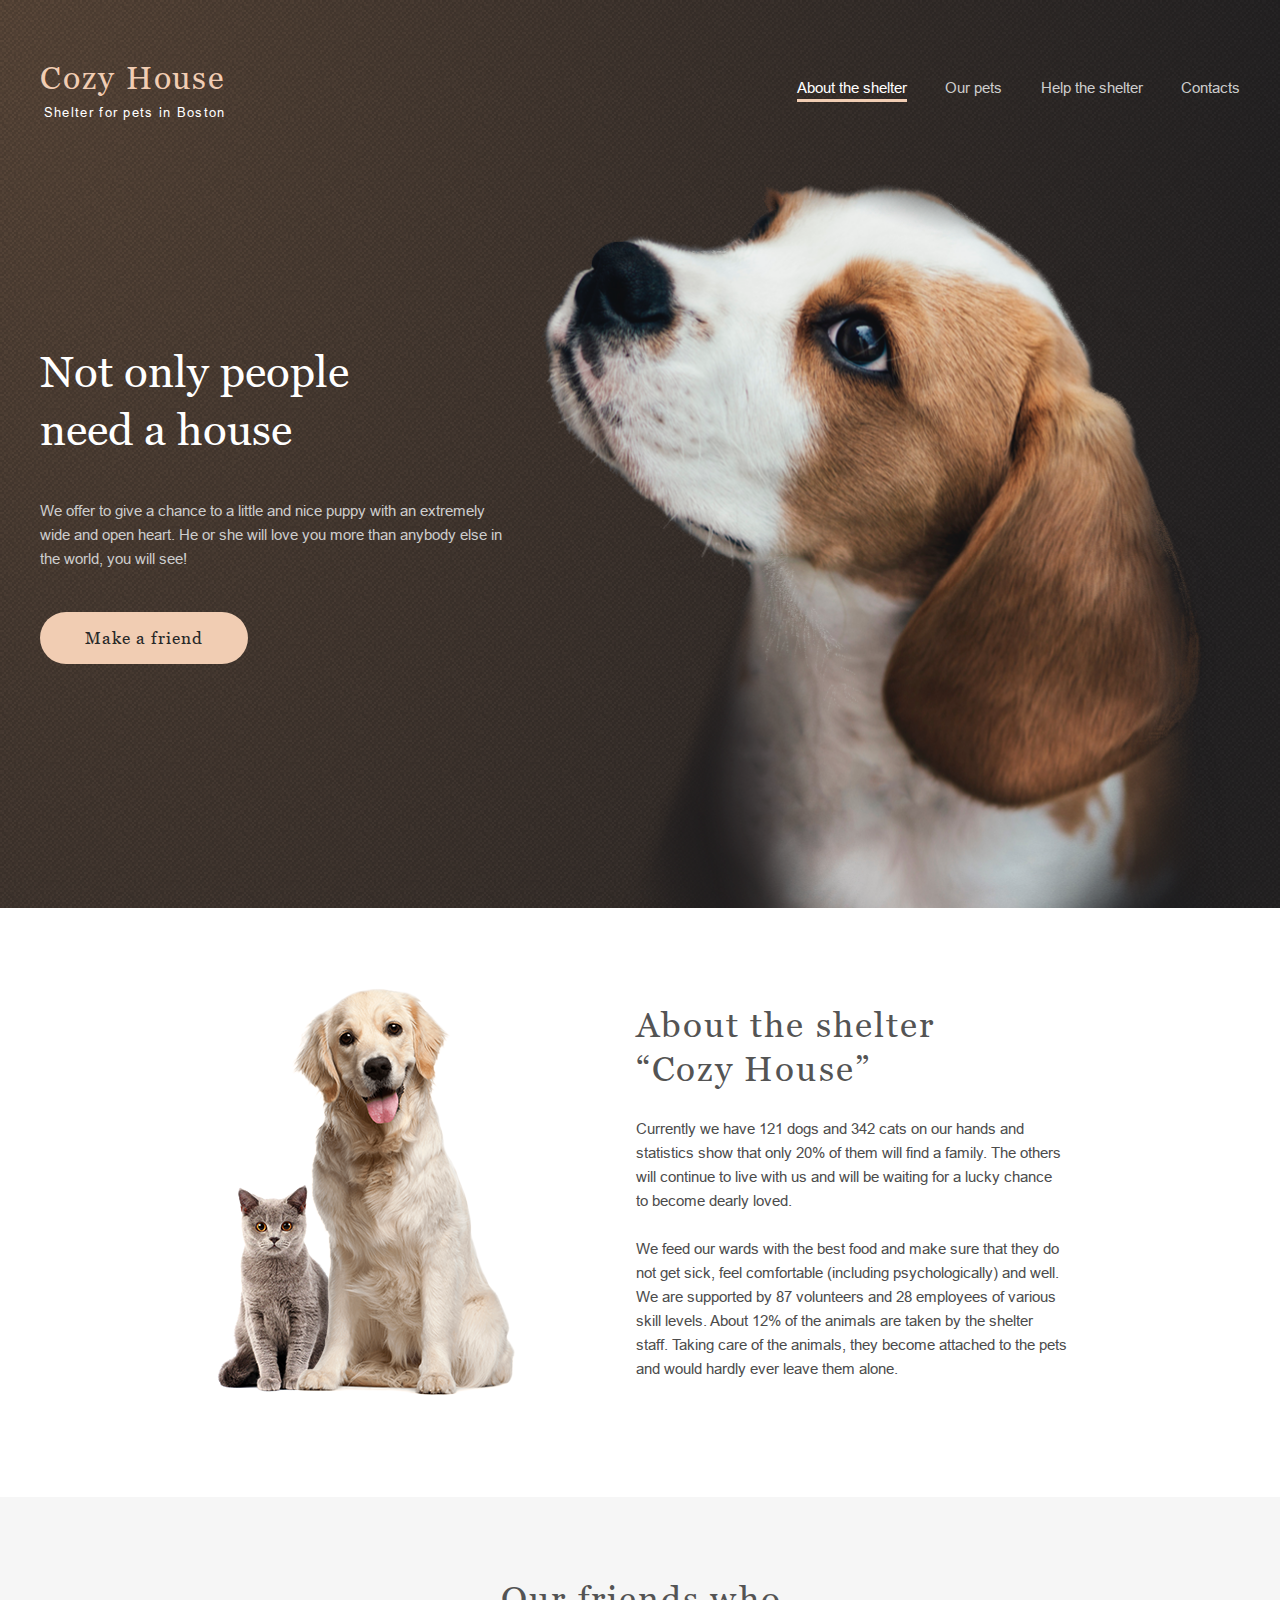
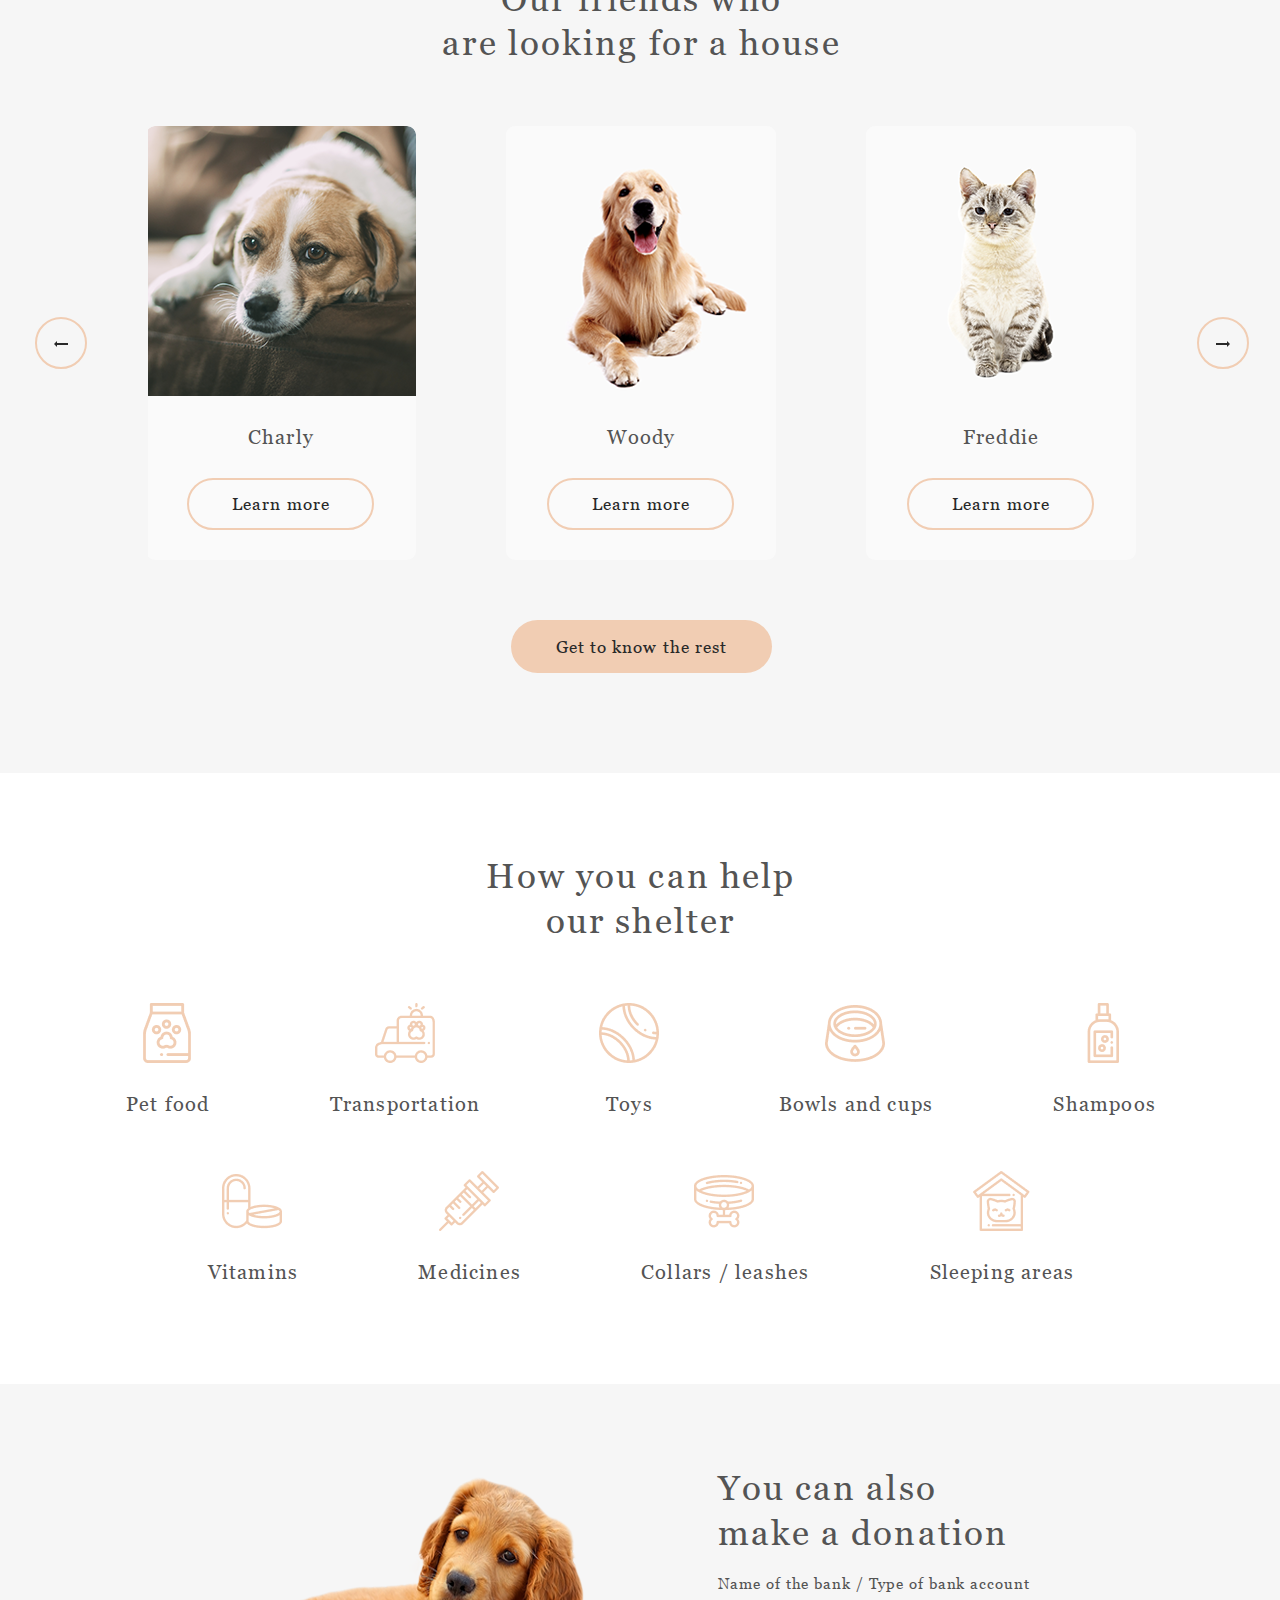
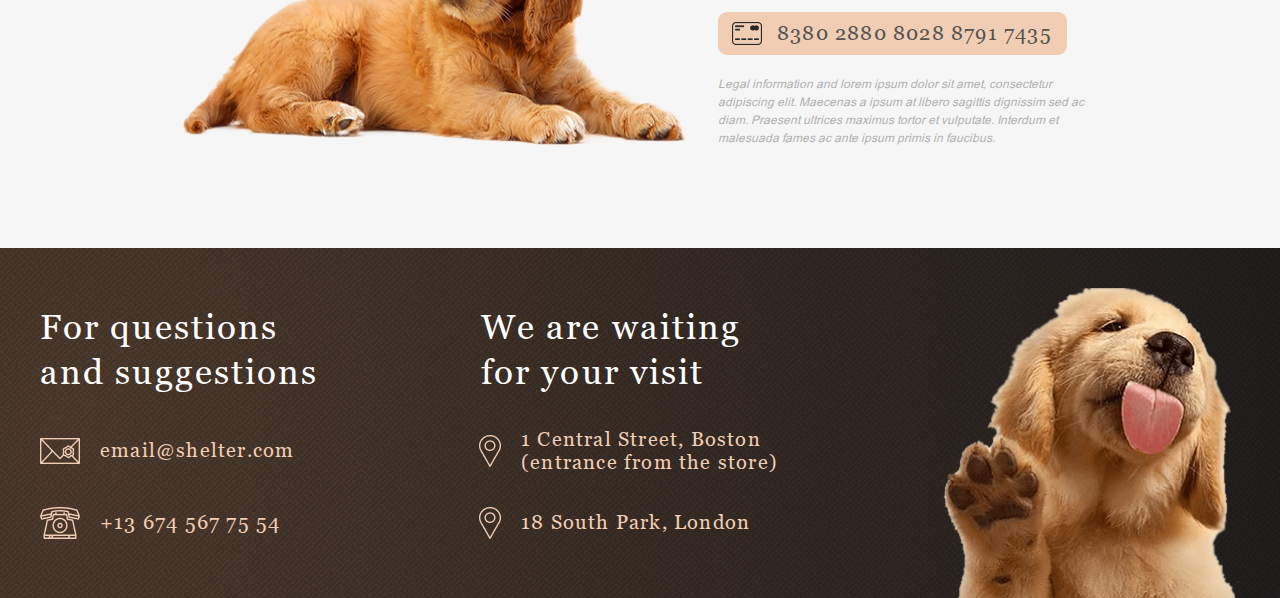
==== commit b8e58bb5: "feat: header fixed position" ====
--- a/shelter/pages/main/index.html
+++ b/shelter/pages/main/index.html
@@ -213,7 +213,7 @@
         </div>
     </div>    
     <script src="../../js/json.js"></script>
-    <script src="../../js/burger.js"></script>
+    <script src="../../js/burger-main.js"></script>
     <script src="../../js/carousel.js"></script>    
 </body>
 </html>